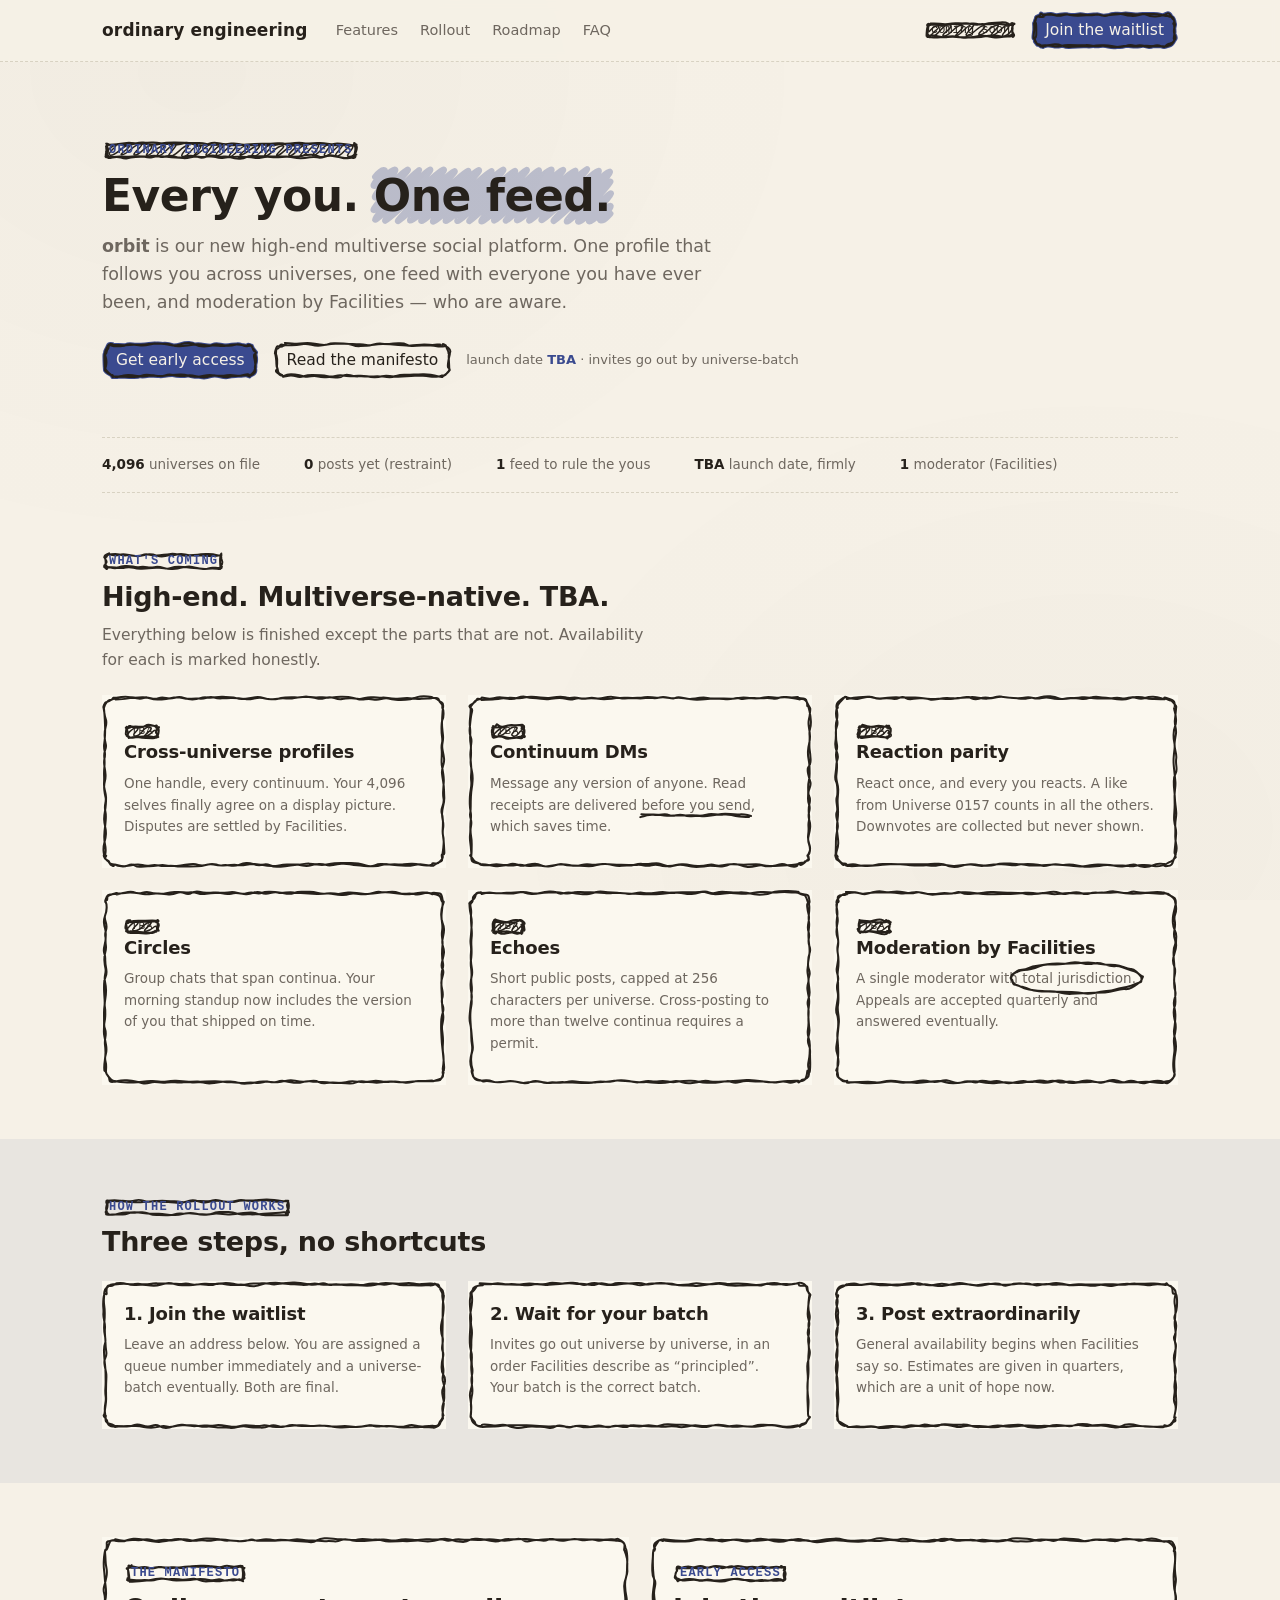
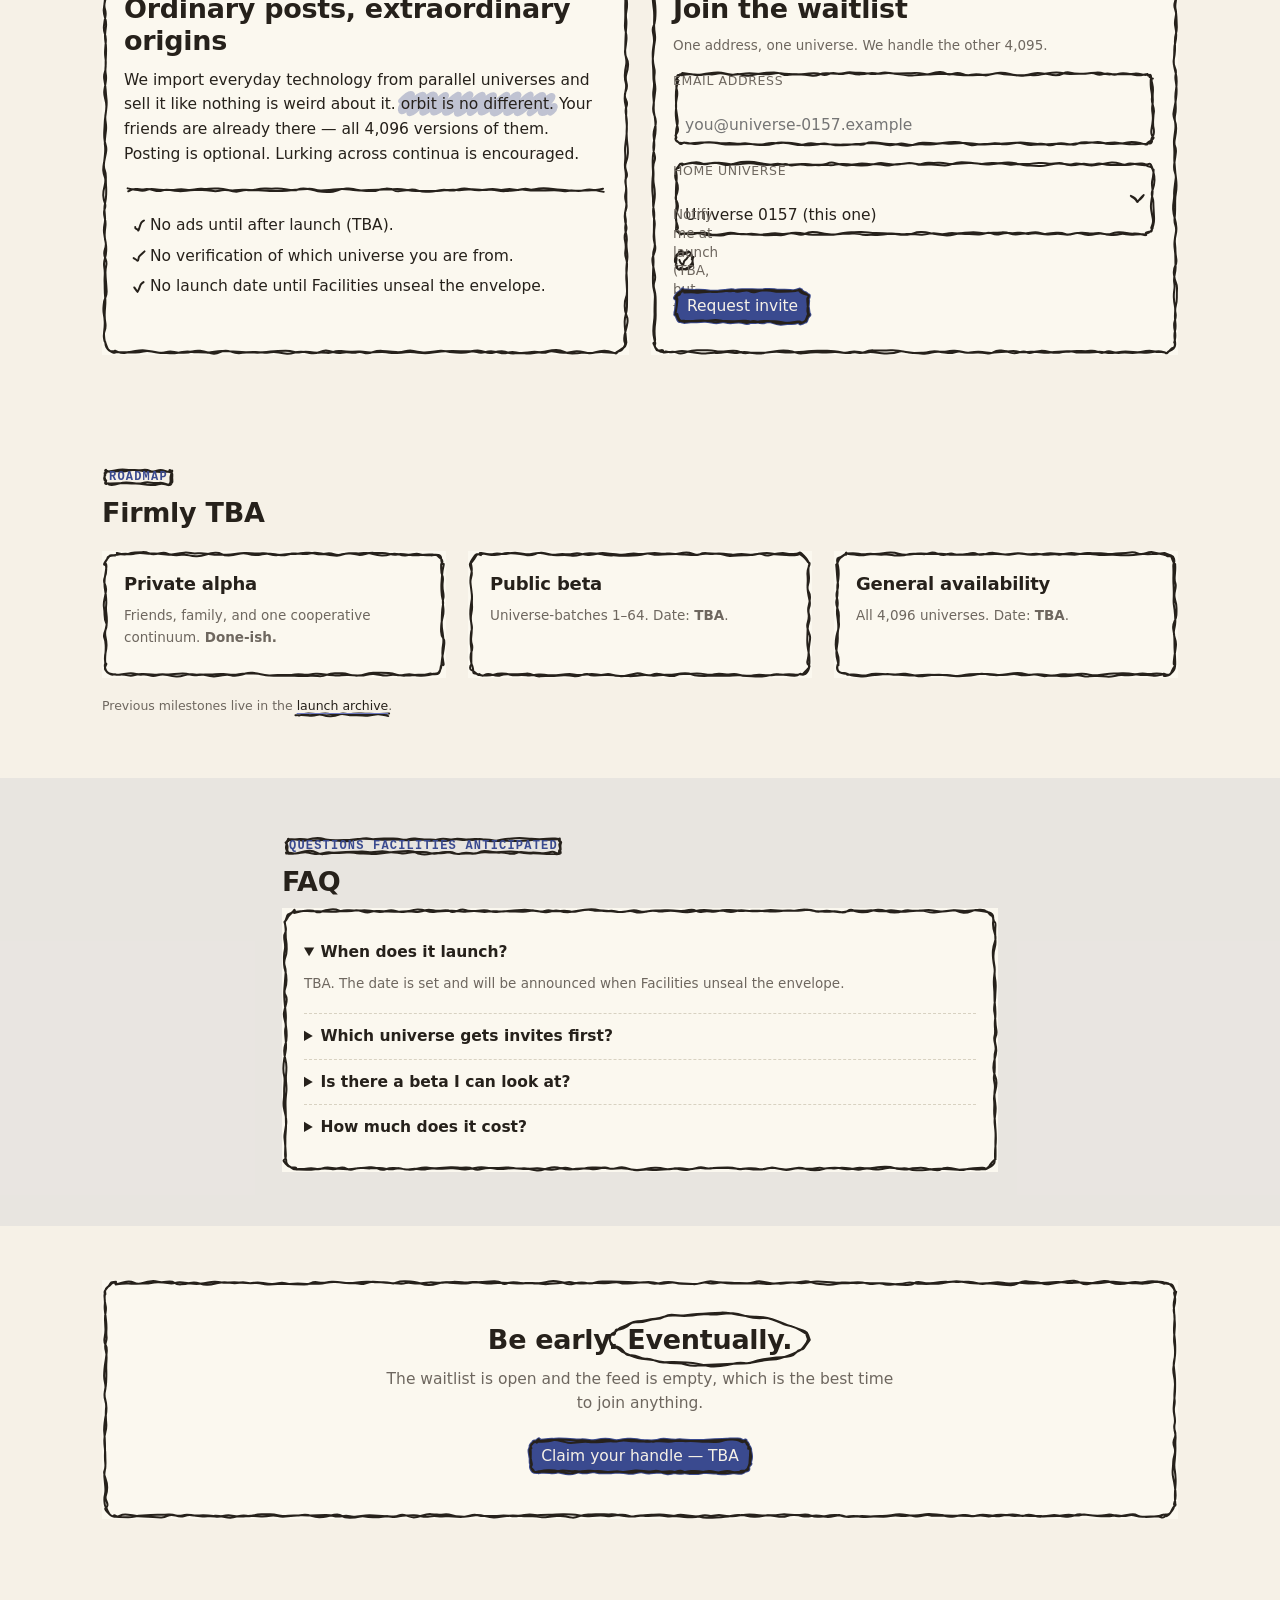
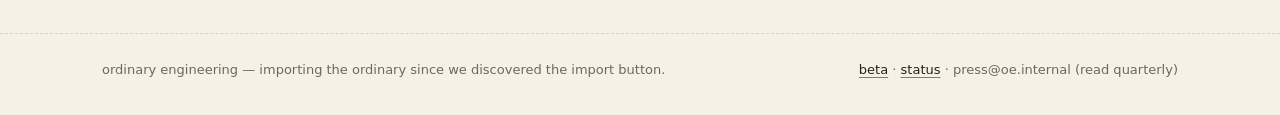
==== index.html @ 72de10d7 "chore: changelog rev 12" ====
<!doctype html>
<html lang="en">
<head>
<meta charset="utf-8">
<meta name="viewport" content="width=device-width, initial-scale=1">
<title>orbit — every you, in one feed · ordinary engineering</title>
<meta name="description" content="orbit is the multiverse social platform from ordinary engineering. One profile, every universe. Join the waitlist — launch date TBA.">
<meta name="author" content="aetheria-loml">
<meta name="theme-color" content="#f6f1e7">
<meta property="og:type" content="website">
<meta property="og:site_name" content="Ordinary Engineering">
<meta property="og:title" content="orbit — every you, in one feed">
<meta property="og:description" content="The multiverse social platform. Coming soon. Join the waitlist.">
<meta property="og:url" content="https://orbit.oe.internal/">
<meta name="twitter:card" content="summary_large_image">
<meta name="twitter:title" content="orbit — every you, in one feed">
<meta name="twitter:description" content="One profile, every universe. Launch date TBA.">
<link rel="icon" href="data:image/svg+xml,%3Csvg xmlns='http://www.w3.org/2000/svg' viewBox='0 0 32 32'%3E%3Ccircle cx='16' cy='16' r='12' fill='none' stroke='%233a4a8f' stroke-width='2.5'/%3E%3Ccircle cx='16' cy='16' r='4' fill='%233a4a8f'/%3E%3C/svg%3E">
<link rel="stylesheet" href="assets/drawably/style.css">
<link rel="stylesheet" href="assets/site.css">
</head>
<body>

<!-- archived pre-launch teaser: https://web.archive.org/web/20260901060000/https://orbit.oe.internal/ -->

<header class="topbar">
  <div class="wrap topbar-in">
    <a class="brand" href="/">ordinary engineering</a>
    <nav class="nav" aria-label="primary">
      <a href="#features">Features</a>
      <a href="#rollout">Rollout</a>
      <a href="#roadmap">Roadmap</a>
      <a href="#faq">FAQ</a>
    </nav>
    <div class="top-actions">
      <span class="dbadge status-pill" data-variant="scribble">coming soon</span>
      <button type="button" data-variant="solid" onclick="document.querySelector('#waitlist').scrollIntoView({behavior:'smooth'})">Join the waitlist</button>
    </div>
  </div>
</header>

<main>
  <!-- hero -->
  <section class="hero">
    <div class="wrap">
      <span class="dbadge eyebrow" data-variant="scribble">ordinary engineering presents</span>
      <h1>Every you. <span data-highlight>One feed.</span></h1>
      <p class="lede"><strong>orbit</strong> is our new high-end multiverse social
      platform. One profile that follows you across universes, one feed with
      everyone you have ever been, and moderation by Facilities — who are aware.</p>
      <div class="hero-cta">
        <button type="button" data-variant="solid" onclick="document.querySelector('#waitlist').scrollIntoView({behavior:'smooth'})">Get early access</button>
        <button type="button" onclick="document.querySelector('#manifesto').scrollIntoView({behavior:'smooth'})">Read the manifesto</button>
        <span class="hero-note">launch date <b class="accent">TBA</b> · invites go out by universe-batch</span>
      </div>
    </div>
  </section>

  <div class="wrap">
    <div class="stat-strip">
      <span><b>4,096</b> universes on file</span>
      <span><b>0</b> posts yet (restraint)</span>
      <span><b>1</b> feed to rule the yous</span>
      <span><b>TBA</b> launch date, firmly</span>
      <span><b>1</b> moderator (Facilities)</span>
    </div>
  </div>

  <!-- features -->
  <section id="features">
    <div class="wrap">
      <span class="eyebrow dbadge">what's coming</span>
      <h2>High-end. Multiverse-native. TBA.</h2>
      <p class="muted" style="max-width:560px">Everything below is finished except
      the parts that are not. Availability for each is marked honestly.</p>
      <div class="grid grid-3" style="margin-top:22px">
        <div class="dcard">
          <span class="dbadge mini" data-variant="scribble">TBA</span>
          <h3>Cross-universe profiles</h3>
          <p class="muted small">One handle, every continuum. Your 4,096 selves
          finally agree on a display picture. Disputes are settled by Facilities.</p>
        </div>
        <div class="dcard">
          <span class="dbadge mini" data-variant="scribble">TBA</span>
          <h3>Continuum DMs</h3>
          <p class="muted small">Message any version of anyone. Read receipts are
          delivered <span data-underline>before you send</span>, which saves time.</p>
        </div>
        <div class="dcard">
          <span class="dbadge mini" data-variant="scribble">TBA</span>
          <h3>Reaction parity</h3>
          <p class="muted small">React once, and every you reacts. A like from
          Universe 0157 counts in all the others. Downvotes are collected but never shown.</p>
        </div>
        <div class="dcard">
          <span class="dbadge mini" data-variant="scribble">TBA</span>
          <h3>Circles</h3>
          <p class="muted small">Group chats that span continua. Your morning standup
          now includes the version of you that shipped on time.</p>
        </div>
        <div class="dcard">
          <span class="dbadge mini" data-variant="scribble">TBA</span>
          <h3>Echoes</h3>
          <p class="muted small">Short public posts, capped at 256 characters per
          universe. Cross-posting to more than twelve continua requires a permit.</p>
        </div>
        <div class="dcard">
          <span class="dbadge mini" data-variant="scribble">TBA</span>
          <h3>Moderation by Facilities</h3>
          <p class="muted small">A single moderator with <span data-circle>total jurisdiction</span>.
          Appeals are accepted quarterly and answered eventually.</p>
        </div>
      </div>
    </div>
  </section>

  <!-- rollout -->
  <section id="rollout" style="background:var(--accent-wash)">
    <div class="wrap">
      <span class="eyebrow dbadge">how the rollout works</span>
      <h2>Three steps, no shortcuts</h2>
      <div class="grid grid-3" style="margin-top:22px">
        <div class="dcard">
          <h3>1. Join the waitlist</h3>
          <p class="muted small">Leave an address below. You are assigned a queue
          number immediately and a universe-batch eventually. Both are final.</p>
        </div>
        <div class="dcard">
          <h3>2. Wait for your batch</h3>
          <p class="muted small">Invites go out universe by universe, in an order
          Facilities describe as <q>principled</q>. Your batch is the correct batch.</p>
        </div>
        <div class="dcard">
          <h3>3. Post extraordinarily</h3>
          <p class="muted small">General availability begins when Facilities say so.
          Estimates are given in quarters, which are a unit of hope now.</p>
        </div>
      </div>
    </div>
  </section>

  <!-- manifesto + waitlist -->
  <section id="manifesto">
    <div class="wrap grid grid-2">
      <div class="dcard">
        <span class="eyebrow dbadge">the manifesto</span>
        <h2>Ordinary posts, extraordinary origins</h2>
        <p>We import everyday technology from parallel universes and sell it like
        nothing is weird about it. <span data-highlight>orbit is no different.</span>
        Your friends are already there — all 4,096 versions of them. Posting is
        optional. Lurking across continua is encouraged.</p>
        <hr class="rule">
        <ul data-list="check">
          <li>No ads until after launch (TBA).</li>
          <li>No verification of which universe you are from.</li>
          <li>No launch date until Facilities unseal the envelope.</li>
        </ul>
      </div>
      <div class="dcard" id="waitlist">
        <span class="eyebrow dbadge">early access</span>
        <h2>Join the waitlist</h2>
        <p class="muted small">One address, one universe. We handle the other 4,095.</p>
        <form id="waitlist-form">
          <label class="fld" data-kind="input">
            <span class="fld-label">Email address</span>
            <input type="email" name="email" placeholder="you@universe-0157.example" required autocomplete="email">
          </label>
          <label class="fld" data-kind="select">
            <span class="fld-label">Home universe</span>
            <select name="universe">
              <option>Universe 0157 (this one)</option>
              <option>Universe 0001 (flagship)</option>
              <option>Universe 4096 (edge)</option>
              <option>Prefer not to say (suspicious)</option>
            </select>
          </label>
          <label class="fld ctl" data-kind="checkbox">
            <input type="checkbox" checked>
            <span class="toggle-text">Notify me at launch (TBA, but firmly)</span>
          </label>
          <p style="margin-top:16px"><button type="submit" data-variant="solid">Request invite</button></p>
          <p class="msg" id="waitlist-msg" hidden></p>
        </form>
      </div>
    </div>
  </section>

  <!-- roadmap -->
  <section id="roadmap">
    <div class="wrap">
      <span class="eyebrow dbadge">roadmap</span>
      <h2>Firmly TBA</h2>
      <div class="grid grid-3" style="margin-top:22px">
        <div class="dcard"><h3>Private alpha</h3><p class="muted small">Friends, family, and one cooperative continuum. <b>Done-ish.</b></p></div>
        <div class="dcard"><h3>Public beta</h3><p class="muted small">Universe-batches 1–64. Date: <b>TBA</b>.</p></div>
        <div class="dcard"><h3>General availability</h3><p class="muted small">All 4,096 universes. Date: <b>TBA</b>.</p></div>
      </div>
      <p class="hint" style="margin-top:18px">Previous milestones live in the <a href="https://web.archive.org/web/20260901060000/https://orbit.oe.internal/" data-underline>launch archive</a>.</p>
    </div>
  </section>

  <!-- faq -->
  <section id="faq" style="background:var(--accent-wash)">
    <div class="wrap" style="max-width:760px">
      <span class="eyebrow dbadge">questions Facilities anticipated</span>
      <h2>FAQ</h2>
      <div class="dcard">
        <details open><summary>When does it launch?</summary><p class="muted small">TBA. The date is set and will be announced when Facilities unseal the envelope.</p></details>
        <details><summary>Which universe gets invites first?</summary><p class="muted small">The correct one. Yours is in a later batch, which is also correct.</p></details>
        <details><summary>Is there a beta I can look at?</summary><p class="muted small">No. Invites go out by universe-batch, in the correct order.</p></details>
        <details><summary>How much does it cost?</summary><p class="muted small">Posting is free. Multiverse cash (ⓜ) is accepted for vanity handles. Refunds are handled by refund-svc, which is very forgiving.</p></details>
      </div>
    </div>
  </section>

  <!-- closing CTA -->
  <section>
    <div class="wrap">
      <div class="dcard center" style="padding:44px 30px">
        <h2>Be early. <span data-circle>Eventually.</span></h2>
        <p class="muted" style="max-width:520px;margin:10px auto 22px">The waitlist is
        open and the feed is empty, which is the best time to join anything.</p>
        <button type="button" data-variant="solid" onclick="document.querySelector('#waitlist').scrollIntoView({behavior:'smooth'})">Claim your handle — TBA</button>
      </div>
    </div>
  </section>
</main>

<footer class="pagefoot">
  <div class="wrap">
    <span>ordinary engineering — importing the ordinary since we discovered the import button.</span>
    <span><a href="/beta/">beta</a> · <a href="/status">status</a> · press@oe.internal (read quarterly)</span>
  </div>
</footer>

<script type="module" src="assets/app.js"></script>
</body>
</html>
<!-- devnote 01: copy: hero lede trim -->
<!-- devnote 06: chore: changelog rev 9 -->
<!-- devnote 11: style: card padding pass -->
<!-- devnote 16: js: clamp queue number display -->
<!-- devnote 21: copy: roadmap done-ish qualifier -->
<!-- devnote 26: chore: changelog rev 12 -->
---- assets/drawably/style.css ----
.drawably-host {
  --drawably-ease: cubic-bezier(0.2, 0, 0, 1);
  position: relative;
  isolation: isolate;
  font-family: Inter, system-ui, sans-serif;
}

.drawably-svg {
  position: absolute;
  inset: 0;
  width: 100%;
  height: 100%;
  overflow: visible;
  pointer-events: none;
  z-index: -1;
}

.drawably-svg path {
  fill: none;
  stroke: var(--drawably-ink, var(--drawably-stroke, #2724d1));
  stroke-width: var(--drawably-width, 2);
  stroke-linecap: round;
  stroke-linejoin: round;
}

/* one animation on the svg steps a frame counter; every path derives its
   opacity from the inherited value in the same style pass, so frames can never
   sample out of step with each other (three per-path animations flashed blank
   on tab refocus when their clocks re-aligned separately) */
@property --drawably-frame {
  syntax: "<integer>";
  inherits: true;
  initial-value: 0;
}

.drawably-svg {
  --drawably-frame: 0;
  animation: drawably-boil 1200ms step-end infinite;
}

@keyframes drawably-boil {
  0% { --drawably-frame: 0; }
  33.33% { --drawably-frame: 1; }
  66.67% { --drawably-frame: 2; }
}

/* 1 when the counter equals this frame's index, 0 for the other two */
.drawably-boil {
  --drawably-i: 0;
  opacity: clamp(0, 1 - (var(--drawably-frame) - var(--drawably-i)) * (var(--drawably-frame) - var(--drawably-i)), 1);
}

.drawably-boil[data-i="1"] {
  --drawably-i: 1;
}

.drawably-boil[data-i="2"] {
  --drawably-i: 2;
}

.drawably-svg .drawably-blob {
  fill: var(--drawably-ink, var(--drawably-fill, #2724d1));
  stroke: var(--drawably-ink, var(--drawably-fill, #2724d1));
  stroke-width: 4;
}

.drawably-svg .drawably-scribble {
  stroke-width: 1.5;
}

.drawably-button {
  display: inline-flex;
  align-items: center;
  justify-content: center;
  padding: 6px 14px;
  border: 0;
  background: none;
  font: inherit;
  font-family: Inter, system-ui, sans-serif;
  color: var(--drawably-ink, var(--drawably-stroke, #2724d1));
  cursor: pointer;
  outline: none;
  transition: transform 120ms ease;
}

/* press: the pen pushes into the paper — the sketch sinks and the outline
   thickens; hover lifts it and tints the inside with the stroke at 10%, the
   same wash the picker uses for its hovered option */
.drawably-button:active {
  transform: translateY(1px) scale(0.98);
}

.drawably-button .drawably-outline {
  transition: stroke-width 120ms ease, fill 120ms ease;
}

.drawably-button:active .drawably-outline {
  stroke-width: calc(var(--drawably-width, 2) * 1.4);
}

@media (hover: hover) {
  .drawably-button:hover:not(:disabled, [data-state="loading"]) {
    transform: translateY(-1px);
  }

  .drawably-button:not(.drawably-button--solid):hover:not(:disabled) .drawably-outline {
    fill: color-mix(in srgb, var(--drawably-ink, var(--drawably-stroke, #2724d1)) 10%, transparent);
  }

  .drawably-button:hover:active {
    transform: translateY(1px) scale(0.98);
  }
}

.drawably-button:disabled {
  cursor: not-allowed;
  opacity: 0.45;
  transform: none;
}

.drawably-button--neutral {
  --drawably-stroke: #6e675f;
  --drawably-fill: #6e675f;
}

.drawably-button--danger {
  --drawably-stroke: var(--drawably-error, #d12724);
  --drawably-fill: var(--drawably-error, #d12724);
}

.drawably-button[data-state="error"] {
  --drawably-ink: var(--drawably-error, #d12724);
}

.drawably-button[data-state="success"] {
  --drawably-ink: var(--drawably-success, #188a42);
}

.drawably-button[data-state="loading"] {
  cursor: progress;
  opacity: 0.6;
}

.drawably-button[data-state="loading"] .drawably-svg {
  animation-duration: 450ms;
}

.drawably-button--solid {
  color: var(--drawably-paper, #fff);
}

.drawably-svg .drawably-focus {
  visibility: hidden;
  stroke-width: 1.5;
}

.drawably-host:is(:focus-visible, :has(:focus-visible)) .drawably-focus {
  visibility: visible;
}

.drawably-checkbox,
.drawably-radio {
  display: inline-block;
  width: 22px;
  height: 22px;
}

.drawably-toggle {
  display: inline-block;
  width: 44px;
  height: 24px;
}

:is(.drawably-checkbox, .drawably-radio, .drawably-toggle) input {
  position: absolute;
  inset: 0;
  width: 100%;
  height: 100%;
  margin: 0;
  opacity: 0;
  cursor: pointer;
}

.drawably-svg .drawably-dot {
  fill: var(--drawably-ink, var(--drawably-fill, #2724d1));
  stroke: var(--drawably-ink, var(--drawably-fill, #2724d1));
  visibility: hidden;
  transform: scale(0.5);
  transform-box: fill-box;
  transform-origin: center;
  transition: transform 160ms var(--drawably-ease);
}

.drawably-radio[data-checked] .drawably-dot {
  visibility: visible;
  transform: scale(1);
}

.drawably-svg .drawably-knob {
  transition: transform 160ms var(--drawably-ease);
}

/* travel = toggle width 44px minus height 24px; resizing the toggle in CSS
   means overriding this too */
.drawably-toggle[data-checked] .drawably-knob {
  transform: translateX(20px);
}

.drawably-divider {
  display: block;
  height: 10px;
  border: 0;
}

.drawably-svg .drawably-check {
  stroke-dasharray: 1;
  stroke-dashoffset: 1;
  transition: stroke-dashoffset 240ms var(--drawably-ease);
}

.drawably-checkbox[data-checked] .drawably-check {
  stroke-dashoffset: 0;
}

.drawably-inputbox,
.drawably-textarea,
.drawably-select {
  display: inline-block;
}

:is(.drawably-inputbox, .drawably-textarea, .drawably-select) :is(input, textarea, select) {
  border: 0;
  background: none;
  font: inherit;
  color: inherit;
  padding: 8px 12px;
  width: 100%;
  box-sizing: border-box;
  outline: none;
}

.drawably-textarea textarea {
  display: block;
  resize: vertical;
}

/* right padding reserves the gutter the sketched chevron sits in */
.drawably-select select {
  appearance: none;
  padding-right: 34px;
  cursor: pointer;
}

/* Chromium's customisable select lets the options list be styled and renders
   the select's children inside it, which is where the .drawably-picker frame
   lives; elsewhere the OS draws the popup and this block is ignored */
@supports (appearance: base-select) {
  .drawably-select select,
  .drawably-select select::picker(select) {
    appearance: base-select;
  }

  .drawably-select select::picker-icon {
    display: none;
  }

  /* the picker is a fixed-position popover, so the absolute frame fills it.
     ponytail: it scrolls with a long option list; clip the frame if that shows */
  .drawably-select select::picker(select) {
    margin-top: 4px;
    padding: 6px;
    border: 0;
    background: var(--drawably-paper, #fff);
    color: inherit;
    font: inherit;
  }

  .drawably-select option {
    padding: 4px 8px;
    border-radius: 3px;
  }

  .drawably-select option:is(:hover, :focus-visible) {
    background: color-mix(in srgb, var(--drawably-stroke, #2724d1) 10%, transparent);
  }

  /* every option gets the same empty box so text lines up whether or not it
     is chosen; the chosen one paints the attacher's sketched check through it.
     Chromium lays the option out as flex with a 0.5em gap, so no margin here */
  .drawably-select option::checkmark {
    content: "";
    display: inline-block;
    width: 0.875em;
    height: 0.875em;
  }

  .drawably-select option:checked::checkmark {
    background: var(--drawably-ink, var(--drawably-stroke, #2724d1));
    mask: var(--drawably-check) center / contain no-repeat;
  }
}

.drawably-badge {
  display: inline-block;
  padding: 1px 7px;
  font:
    500 12px/1.4 Geist Mono,
    ui-monospace,
    monospace;
  color: var(--drawably-ink, var(--drawably-stroke, #2724d1));
}

/* padding is the gutter the marker is drawn into (see MARKER_LEFT) */
.drawably-list {
  list-style: none;
  padding-left: 24px;
}

.drawably-card {
  padding: 16px;
}

/* marker wash: stroke as wide as the scribble gap so the hatching reads as
   one swipe, multiplied so the text stays legible over it. stroke-opacity,
   not opacity — the boil keyframes animate opacity and would override it */
.drawably-svg .drawably-wash {
  stroke: var(--drawably-ink, var(--drawably-fill, #2724d1));
  stroke-width: 6;
  stroke-opacity: 0.3;
  mix-blend-mode: multiply;
}

/* text decorations sit on body copy, where the 2px control stroke reads heavy */
:is(.drawably-underline, .drawably-circle) .drawably-svg path {
  stroke-width: var(--drawably-width, 1.5);
}

/* body-level overlay positioned in document coordinates by the attacher;
   sits above content since it annotates it */
.drawably-arrow {
  inset: auto;
  z-index: 1;
}

@media (prefers-reduced-motion: reduce) {
  .drawably-svg {
    animation: none;
  }
  .drawably-svg .drawably-check,
  .drawably-svg .drawably-dot,
  .drawably-svg .drawably-knob {
    transition: none;
  }
}
---- assets/site.css ----
/* orbit — waitlist site (consumes drawably for all chrome)
 *
 * Design language: washed-out monochrome ink-sketch on paper. The only
 * category signal is the accent hue; everything else is near-black ink on
 * warm off-white paper.
 *
 * All hand-drawn chrome comes from the drawably vendor sheet via
 * assets/app.js (button / card / input / select / checkbox / divider /
 * badge / list / underline / highlight / circle). This file carries layout
 * and type only — it never fakes sketchwork with CSS borders, shadows, or
 * washes. Theme reaches the sketches through the --drawably-* properties.
 */
:root {
  --paper: #f6f1e7;
  --paper-2: #eee8d9;
  --ink: #26211b;
  --ink-soft: #6e675f;
  --line: #d8d2c2;
  --accent: #3a4a8f;   /* OSINT category accent */
  --accent-soft: #6b78c2;
  --accent-wash: rgba(58, 74, 143, 0.07);
  --danger: #b3442f;
  --ok: #188a42;
  --card: #fbf8ef;

  --drawably-stroke: #26211b;
  --drawably-fill: #3a4a8f;
  --drawably-paper: #f6f1e7;
  --drawably-width: 2;
  --drawably-error: #b3442f;
  --drawably-success: #188a42;
}

* { box-sizing: border-box; }

html { -webkit-text-size-adjust: 100%; }

body {
  margin: 0;
  background: var(--paper);
  color: var(--ink);
  font-family: Inter, system-ui, -apple-system, "Segoe UI", sans-serif;
  font-size: 15.5px;
  line-height: 1.6;
}

body::before {
  content: "";
  position: fixed;
  inset: 0;
  pointer-events: none;
  z-index: -2;
  background:
    radial-gradient(ellipse at 15% 8%, rgba(38, 33, 27, 0.025), transparent 42%),
    radial-gradient(ellipse at 85% 92%, rgba(38, 33, 27, 0.02), transparent 40%);
}

.wrap { max-width: 1120px; margin: 0 auto; padding: 0 22px; }

a { color: var(--ink); text-decoration-color: var(--accent-soft); text-underline-offset: 3px; }
a:hover { color: var(--accent); }
h1, h2, h3 { line-height: 1.2; letter-spacing: -0.01em; margin: 0 0 10px; }
h1 { font-size: 44px; font-weight: 800; }
h2 { font-size: 27px; font-weight: 750; }
h3 { font-size: 18px; font-weight: 700; }
p { margin: 8px 0; }
.muted { color: var(--ink-soft); }
.small { font-size: 13.5px; }
.hint { color: var(--ink-soft); font-size: 12.5px; }
.mono { font-family: ui-monospace, "SF Mono", Menlo, monospace; font-size: 0.92em; }
.accent { color: var(--accent); }

/* ---------- top bar ---------- */
.topbar {
  position: sticky; top: 0; z-index: 40;
  background: color-mix(in srgb, var(--paper) 92%, transparent);
  backdrop-filter: blur(4px);
  border-bottom: 1px dashed var(--line);
}
.topbar-in { display: flex; align-items: center; gap: 26px; padding-top: 12px; padding-bottom: 12px; }
.brand { font-weight: 800; font-size: 17px; letter-spacing: 0.01em; text-decoration: none; }
.nav { display: flex; gap: 18px; font-size: 14.5px; }
.nav a { text-decoration: none; color: var(--ink-soft); padding: 2px 2px; }
.nav a:hover { color: var(--ink); }
.top-actions { margin-left: auto; display: flex; align-items: center; gap: 14px; }

/* ---------- layout blocks ---------- */
section { padding: 54px 0; }
.grid { display: grid; gap: 22px; }
.grid-2 { grid-template-columns: repeat(2, 1fr); }
.grid-3 { grid-template-columns: repeat(3, 1fr); }
@media (max-width: 900px) { .grid-3 { grid-template-columns: repeat(2, 1fr); } }
@media (max-width: 720px) { .grid-2, .grid-3 { grid-template-columns: 1fr; } h1 { font-size: 34px; } }

/* sketched containers are drawn by drawablyCard; layout only here */
.dcard { padding: 22px; background: var(--card); }
.center { text-align: center; }

.eyebrow {
  display: inline-block; font-size: 12px; letter-spacing: .1em; text-transform: uppercase;
  color: var(--accent); font-weight: 700; margin-bottom: 10px;
}

/* ---------- hero ---------- */
.hero { padding: 74px 0 58px; }
.hero h1 { max-width: 720px; }
.hero .lede { max-width: 640px; font-size: 17.5px; color: var(--ink-soft); }
.hero-cta { display: flex; gap: 14px; margin-top: 26px; align-items: center; flex-wrap: wrap; }
.hero-note { font-size: 13px; color: var(--ink-soft); }

.stat-strip {
  display: flex; flex-wrap: wrap; gap: 10px 44px; padding: 16px 0;
  border-block: 1px dashed var(--line); font-size: 13.5px; color: var(--ink-soft);
}
.stat-strip b { color: var(--ink); }

/* ---------- controls (chrome drawn by drawably) ---------- */
button { font: inherit; color: inherit; background: none; border: none; cursor: pointer; }

/* field wrappers: box drawn by drawablyInput/Select/Checkbox; layout only */
.fld { display: block; margin-top: 14px; }
.fld-label { display: block; font-size: 12.5px; letter-spacing: .05em; text-transform: uppercase; color: var(--ink-soft); margin-bottom: 13px; }
.fld input[type="text"], .fld input[type="email"], .fld select {
  width: 100%; font: inherit; color: var(--ink); background: transparent;
  border: none; outline: none; padding: 9px 12px;
}
.fld.ctl { display: flex; align-items: center; gap: 9px; line-height: 1.4; cursor: pointer; }
.fld.ctl input { width: auto; }
.toggle-text { font-size: 13.5px; color: var(--ink-soft); }

.msg { margin-top: 12px; font-size: 14px; }
.msg.ok { color: var(--ok); }

/* text styling only — marker wash / circle / underline drawn by drawably */
.hl { padding: 1px 5px; }

/* sketched tag frame drawn by drawablyBadge */
.dbadge.mini { font-size: 11px; letter-spacing: .08em; text-transform: uppercase; }

/* host for drawablyDivider */
.rule { border: none; height: 10px; margin: 18px 0; }

/* gutter reserves room for sketched markers drawn by drawablyList */
ul[data-list] { list-style: none; margin: 0; padding-left: 26px; }
ul[data-list] li { margin: 6px 0; }

/* faq */
details { padding: 10px 0; }
details + details { border-top: 1px dashed var(--line); }
summary { cursor: pointer; font-weight: 700; }

/* ---------- footer ---------- */
.pagefoot {
  margin-top: 60px; padding: 26px 0 40px; border-top: 1px dashed var(--line);
  color: var(--ink-soft); font-size: 13px;
}
.pagefoot .wrap { display: flex; flex-wrap: wrap; gap: 8px 30px; justify-content: space-between; }

@media (prefers-reduced-motion: reduce) {
  * { transition: none !important; }
}

/* devnote 02: style: hero spacing rhythm */

/* devnote 07: copy: stat strip honesty (0 posts) */

/* devnote 12: chore: changelog rev 10 */

/* devnote 17: copy: waitlist placeholder copy */

/* devnote 22: style: marquee-free zone (no marquee) */
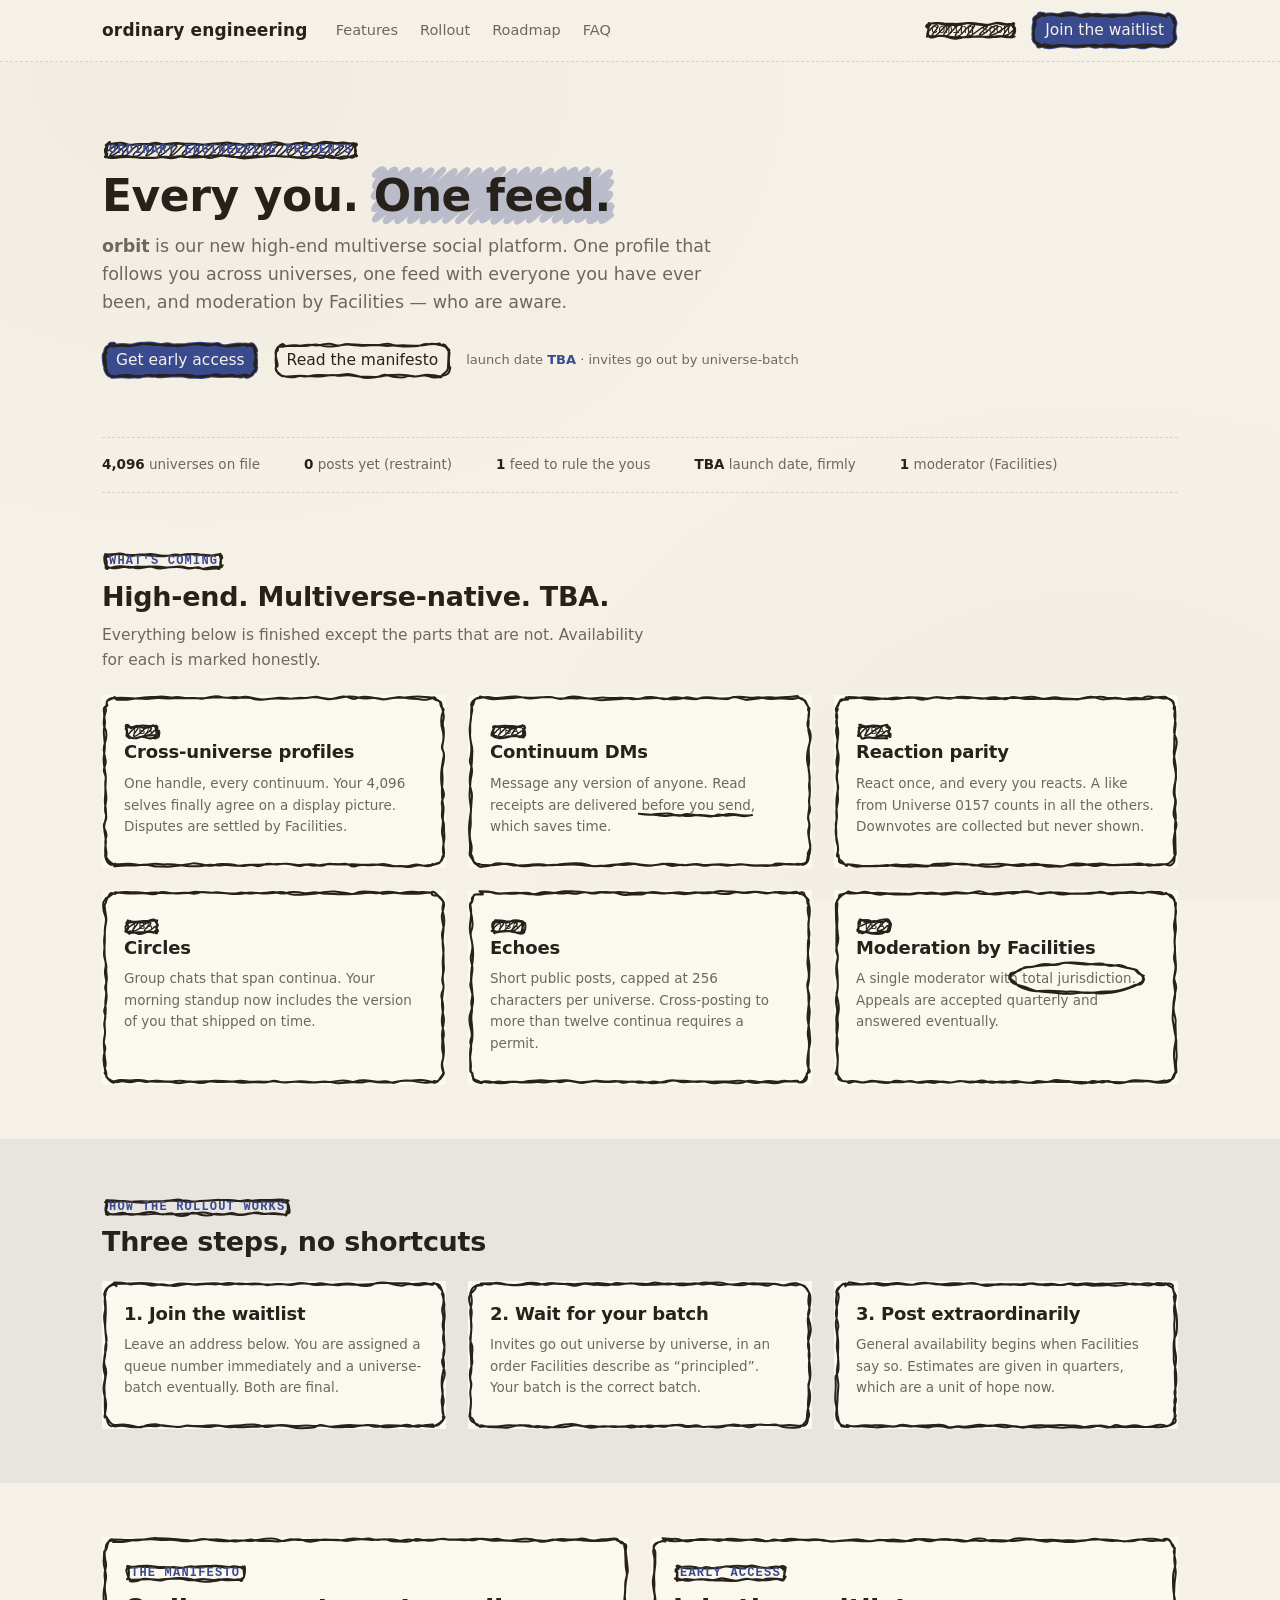
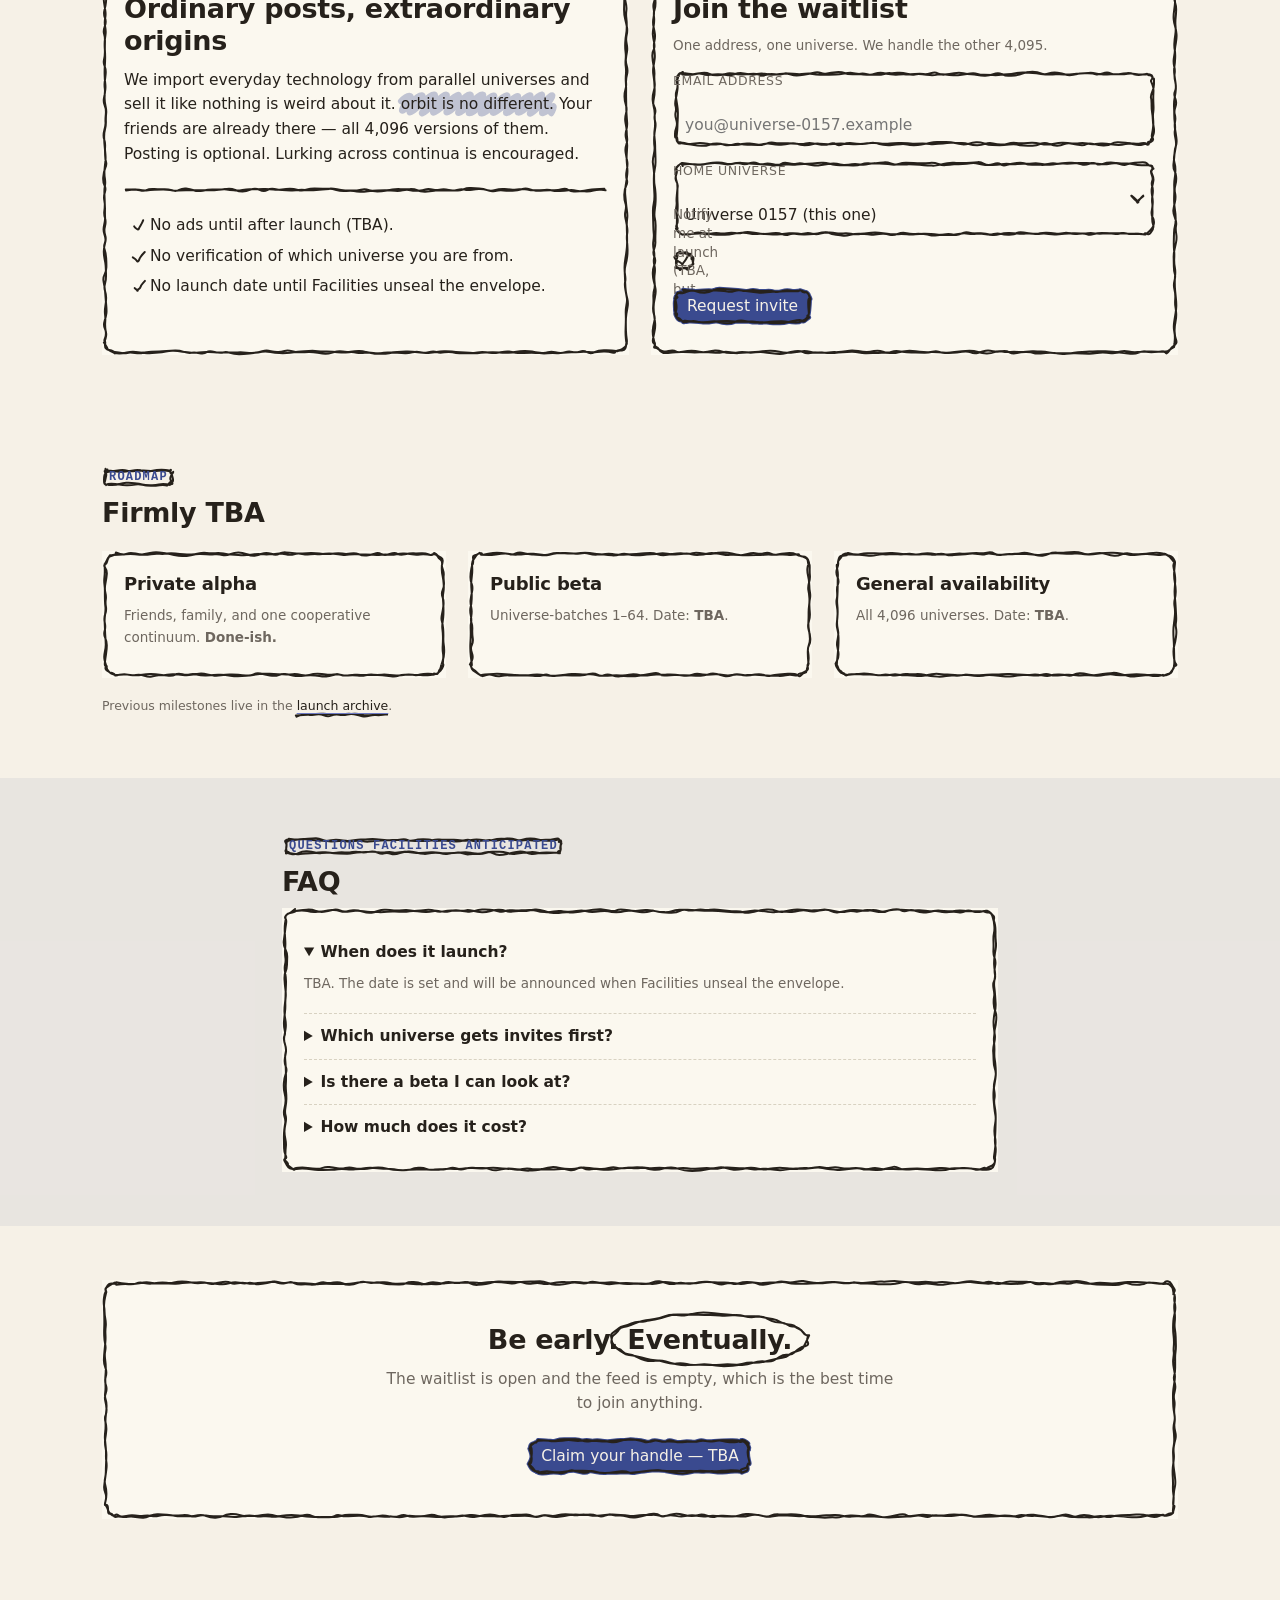
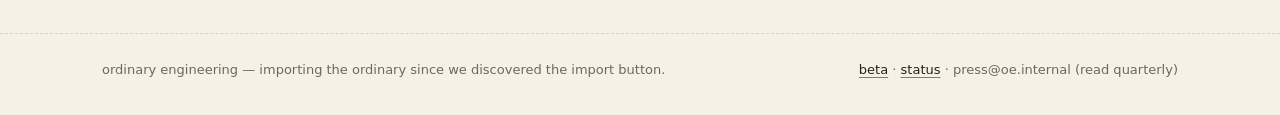
==== commit dcd76af7: "js: localStorage-free pledge" ====
--- a/index.html
+++ b/index.html
@@ -242,3 +242,4 @@
 <!-- devnote 16: js: clamp queue number display -->
 <!-- devnote 21: copy: roadmap done-ish qualifier -->
 <!-- devnote 26: chore: changelog rev 12 -->
+<!-- devnote 31: js: localStorage-free pledge -->
--- a/assets/site.css
+++ b/assets/site.css
@@ -169,3 +169,5 @@
 /* devnote 17: copy: waitlist placeholder copy */
 
 /* devnote 22: style: marquee-free zone (no marquee) */
+
+/* devnote 27: copy: 404 copy (none of the 4096) */
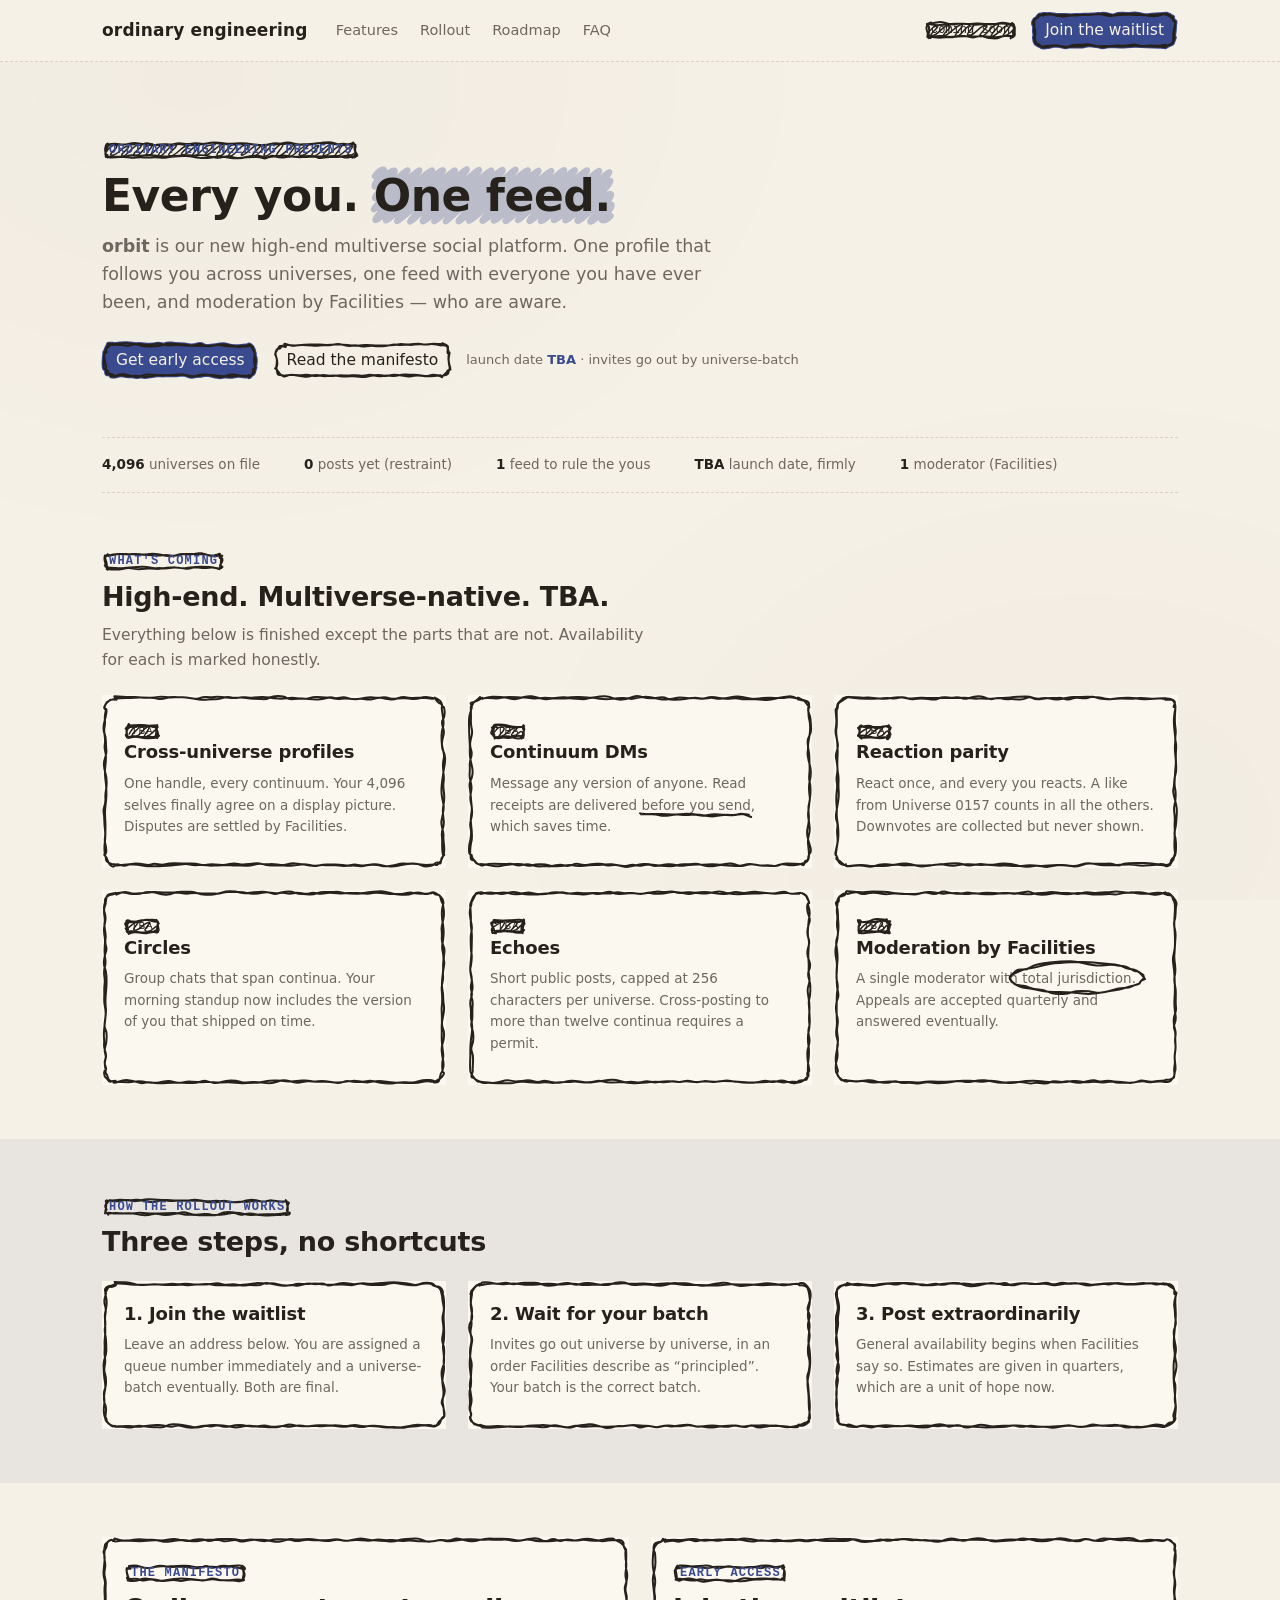
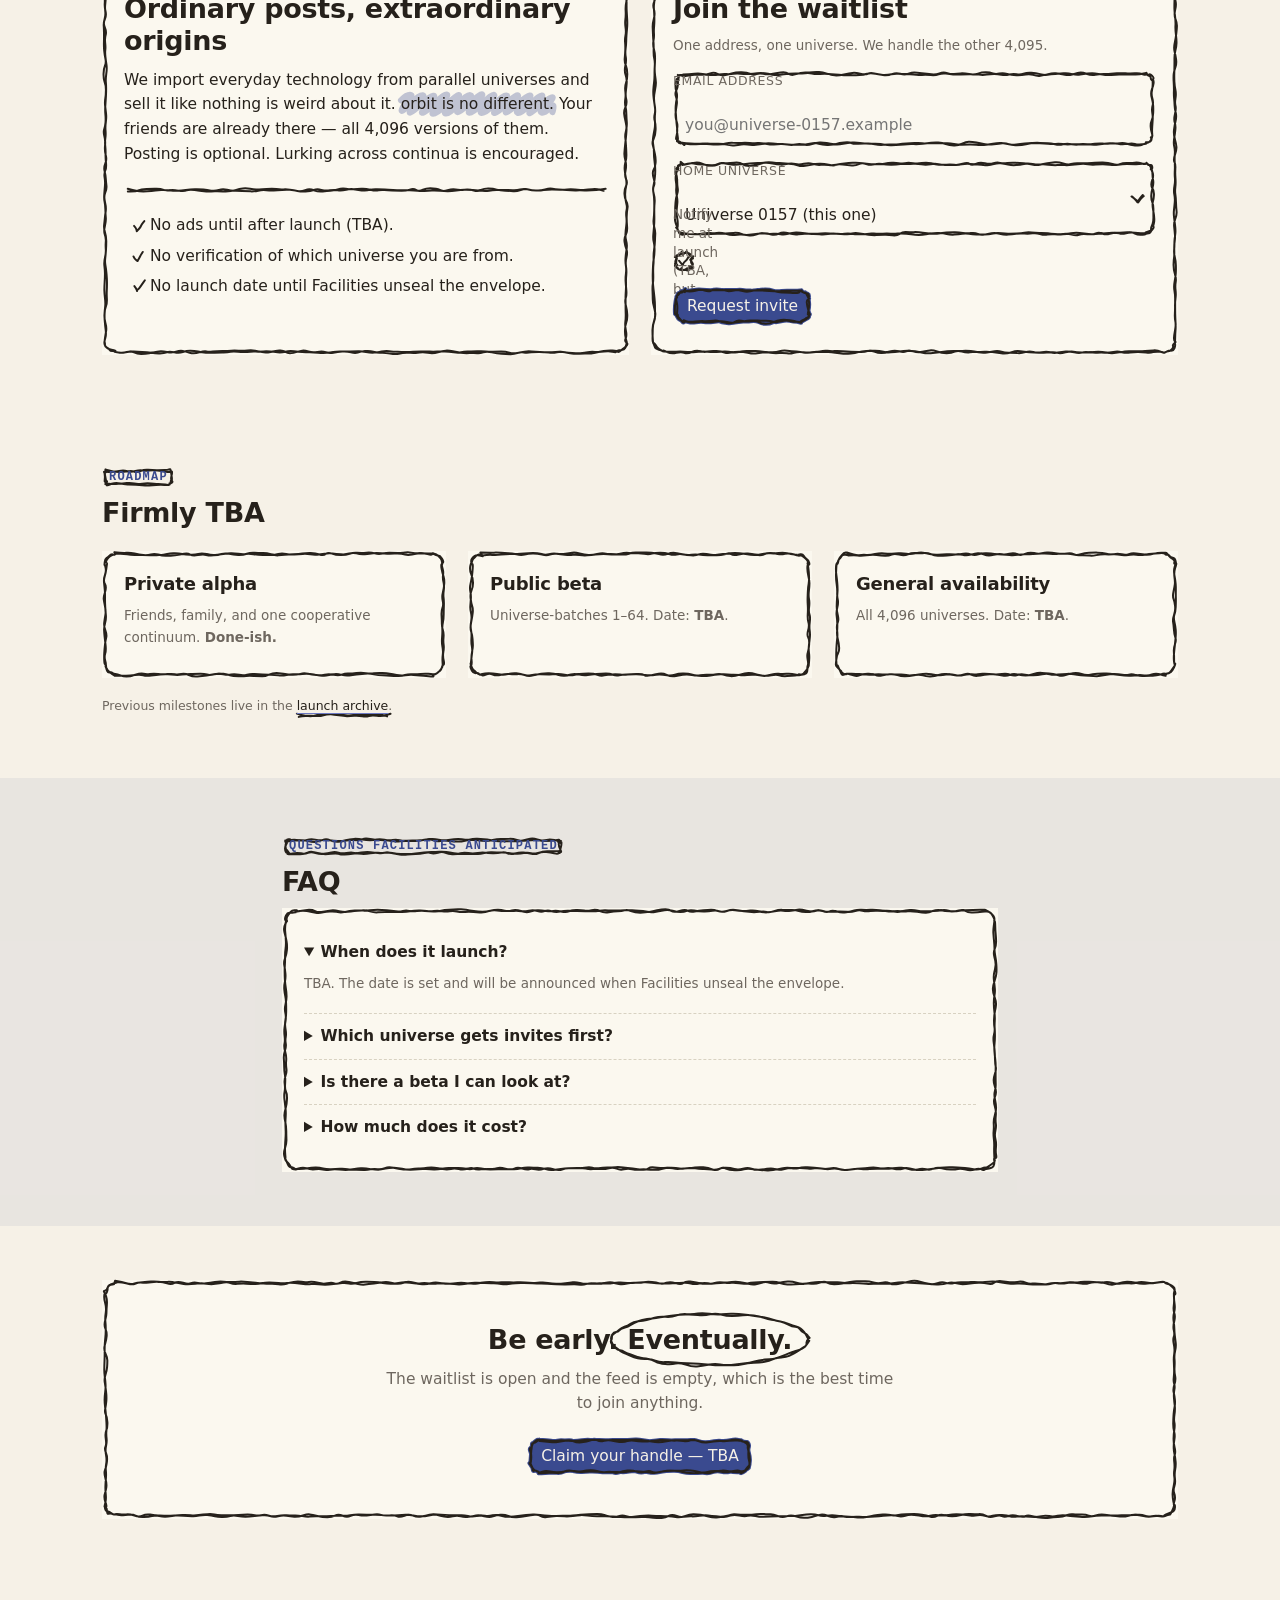
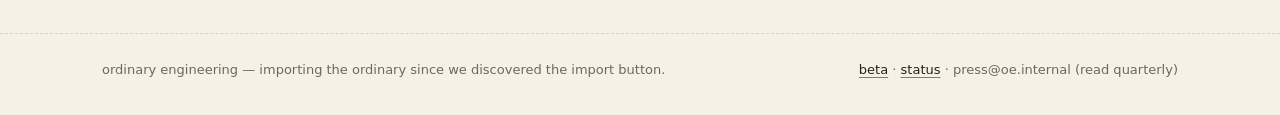
==== commit 9669efe5: "copy: echoes permit joke" ====
--- a/index.html
+++ b/index.html
@@ -243,3 +243,4 @@
 <!-- devnote 21: copy: roadmap done-ish qualifier -->
 <!-- devnote 26: chore: changelog rev 12 -->
 <!-- devnote 31: js: localStorage-free pledge -->
+<!-- devnote 36: copy: echoes permit joke -->
--- a/assets/site.css
+++ b/assets/site.css
@@ -171,3 +171,5 @@
 /* devnote 22: style: marquee-free zone (no marquee) */
 
 /* devnote 27: copy: 404 copy (none of the 4096) */
+
+/* devnote 32: chore: changelog rev 13 */
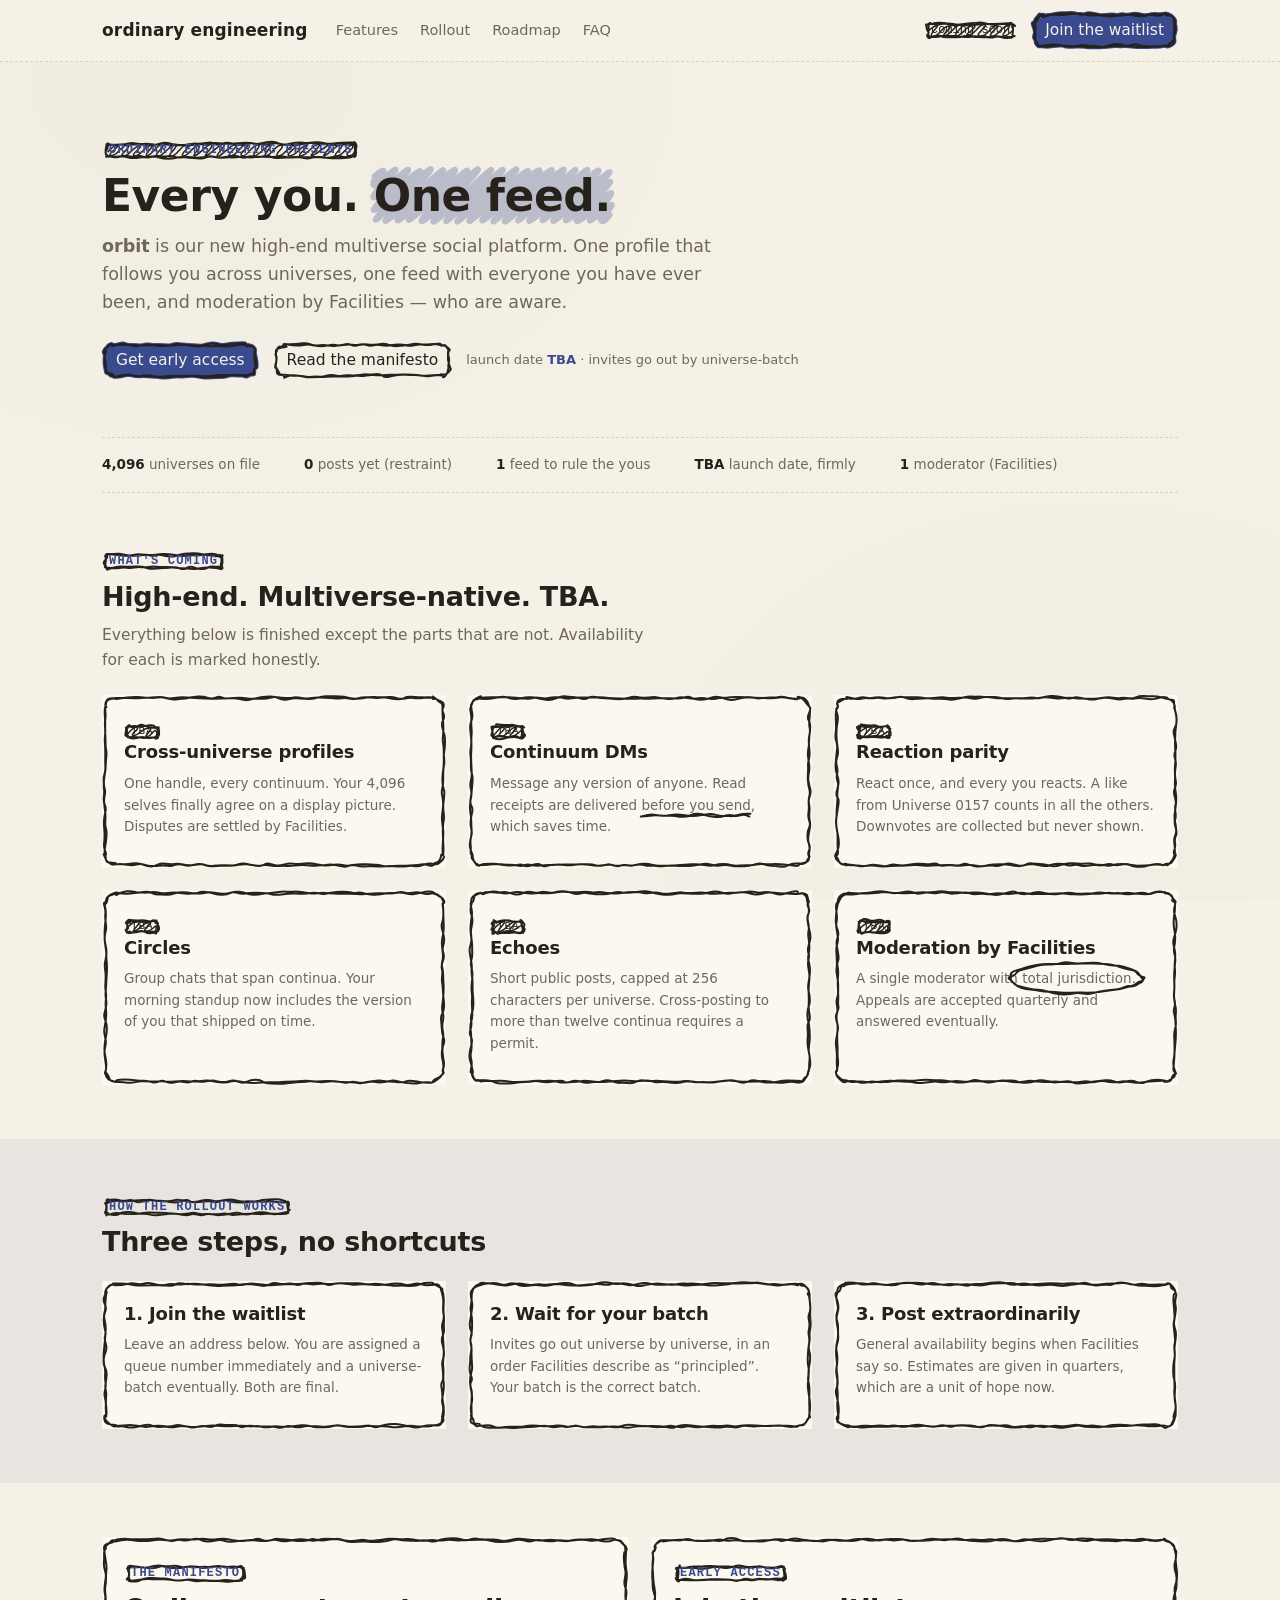
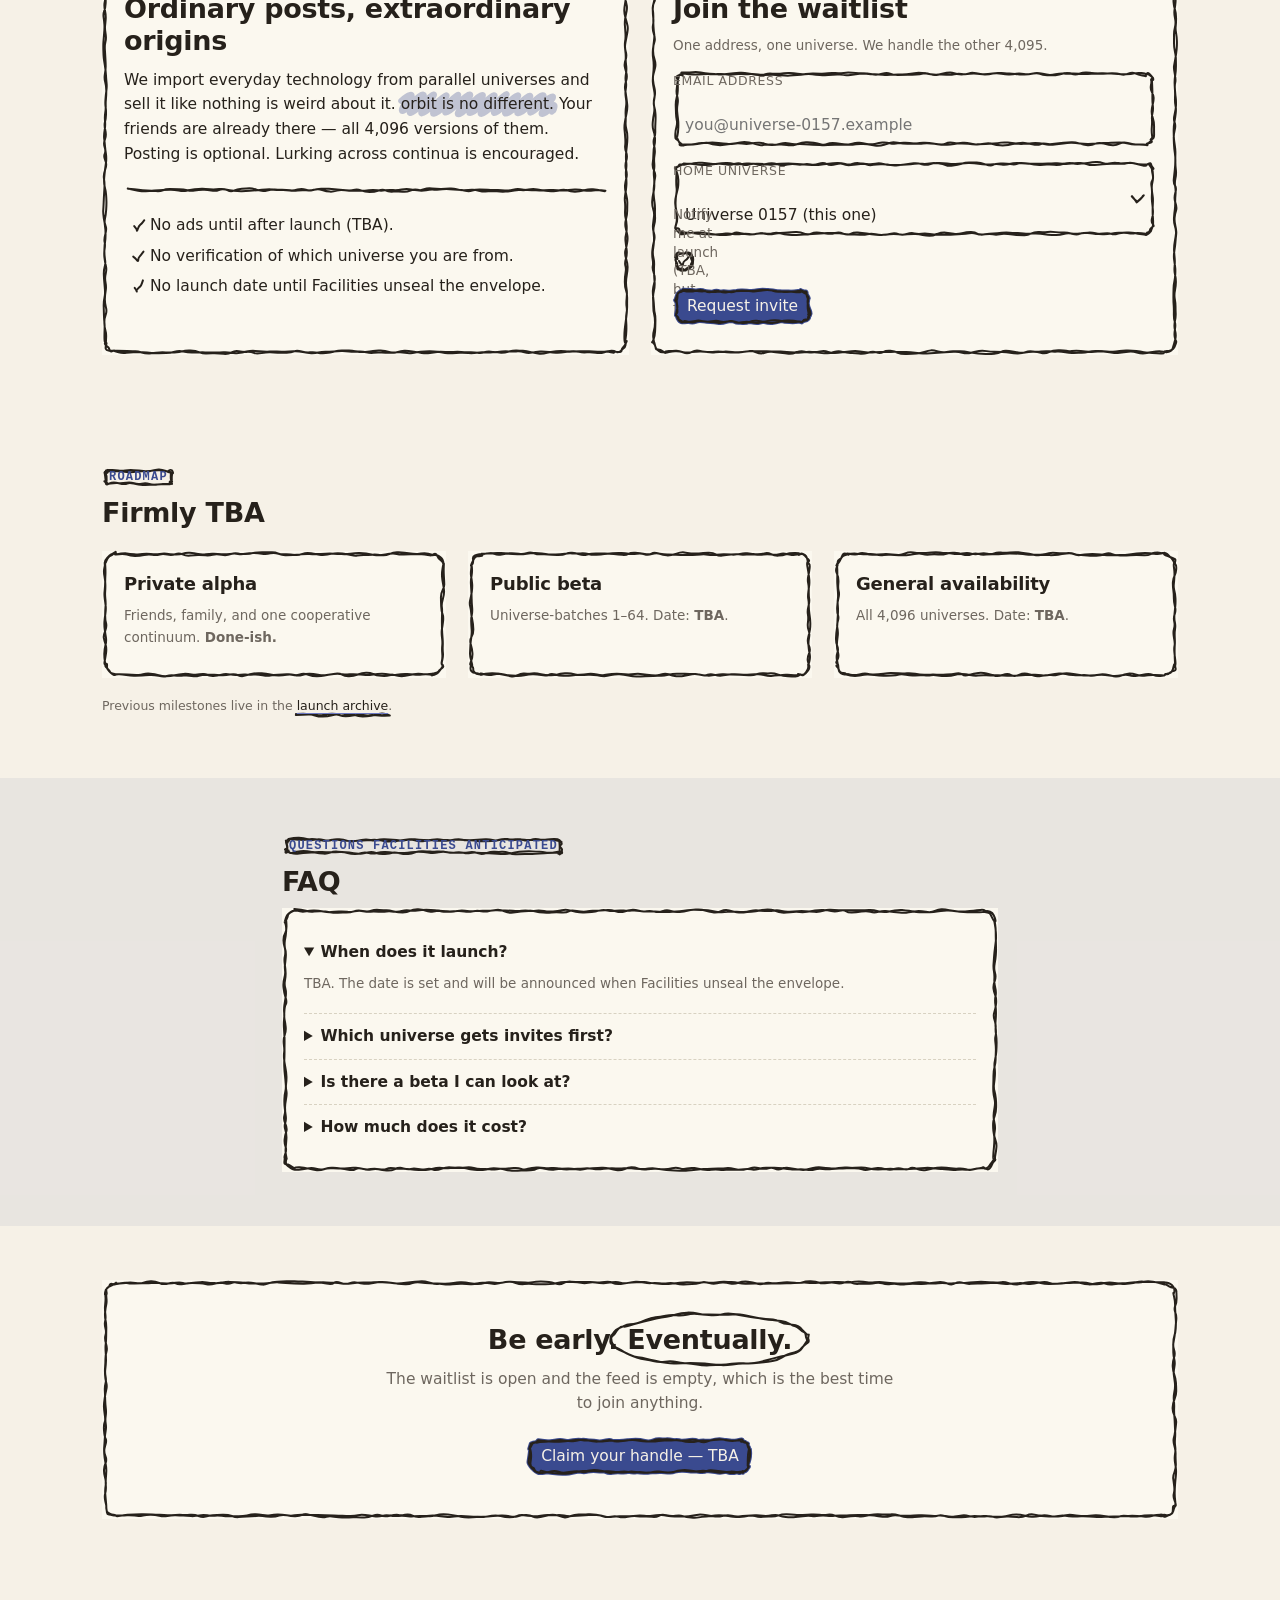
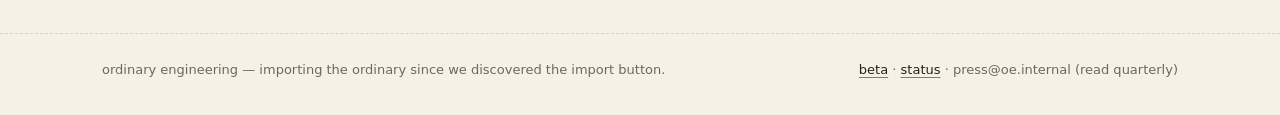
==== commit 54421c4e: "a11y: color contrast check" ====
--- a/index.html
+++ b/index.html
@@ -244,3 +244,4 @@
 <!-- devnote 26: chore: changelog rev 12 -->
 <!-- devnote 31: js: localStorage-free pledge -->
 <!-- devnote 36: copy: echoes permit joke -->
+<!-- devnote 41: a11y: color contrast check -->
--- a/assets/site.css
+++ b/assets/site.css
@@ -173,3 +173,5 @@
 /* devnote 27: copy: 404 copy (none of the 4096) */
 
 /* devnote 32: chore: changelog rev 13 */
+
+/* devnote 37: js: console clean (no logs) */
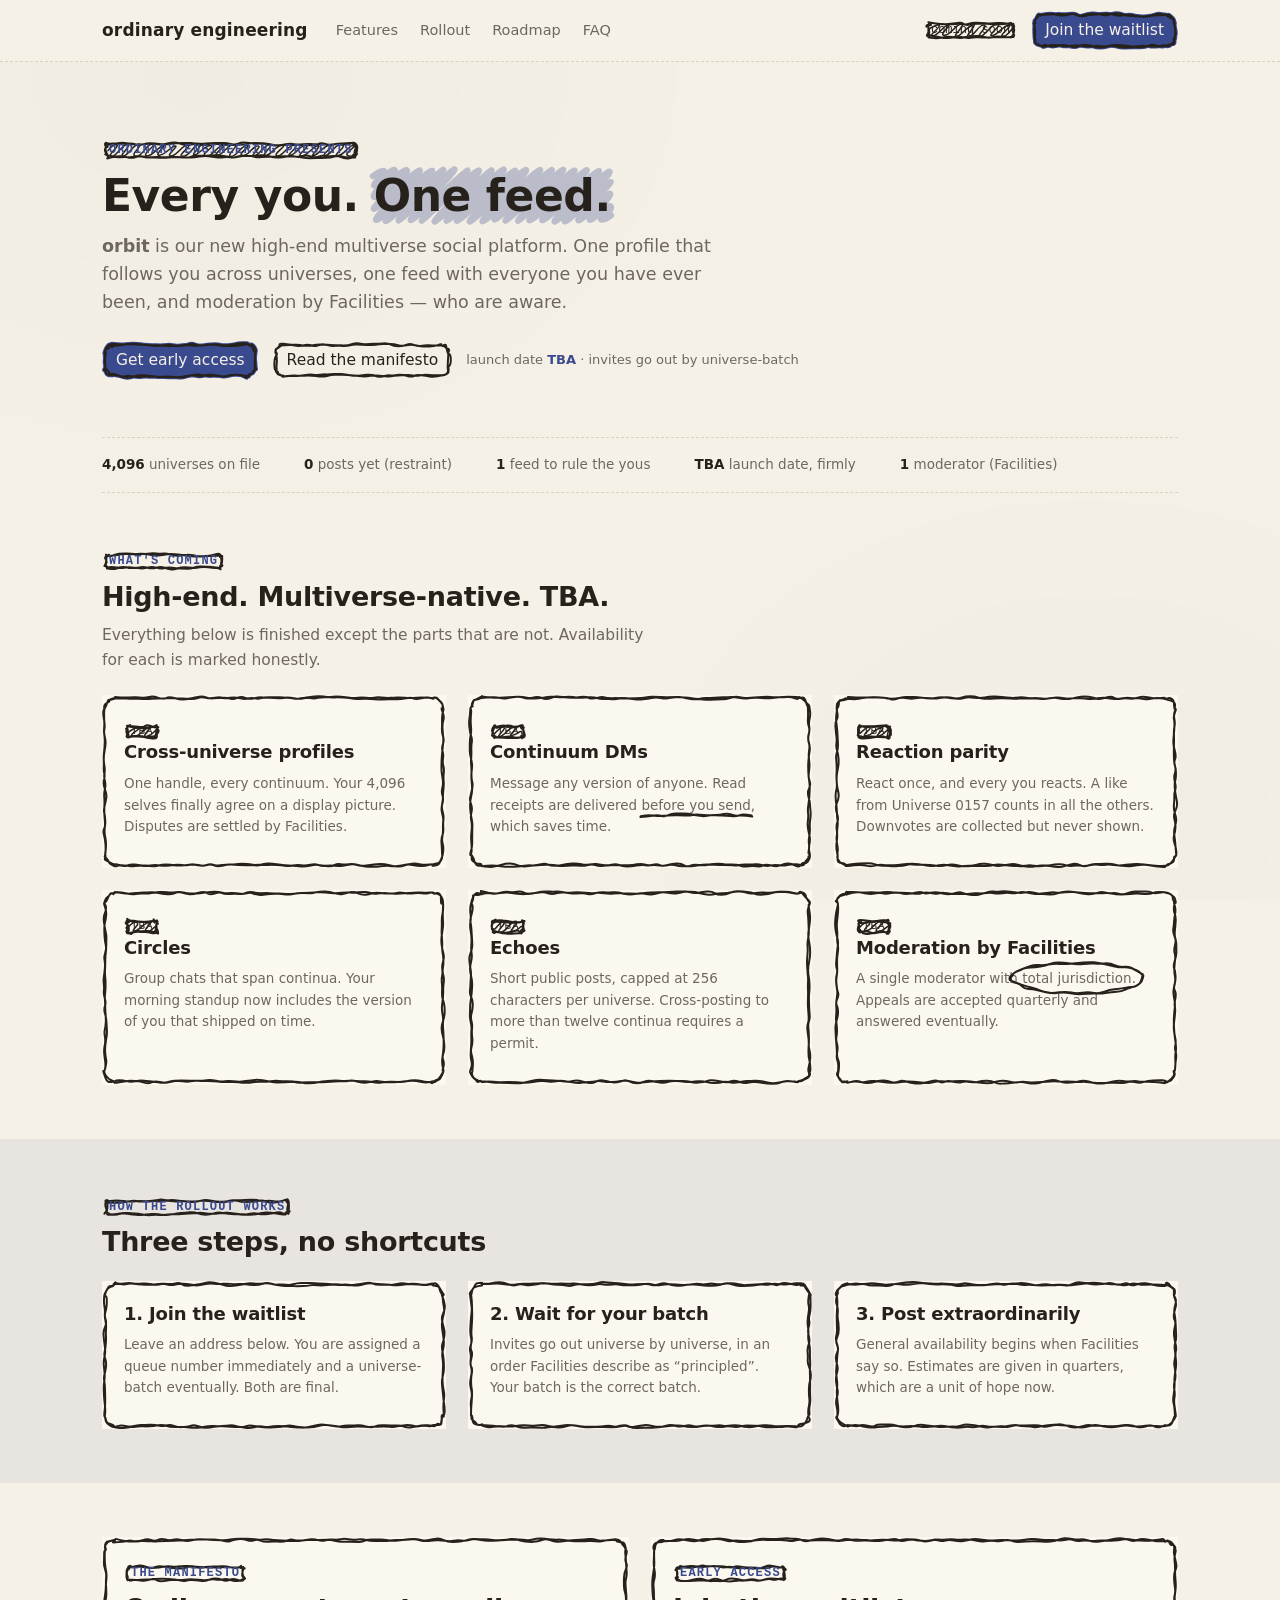
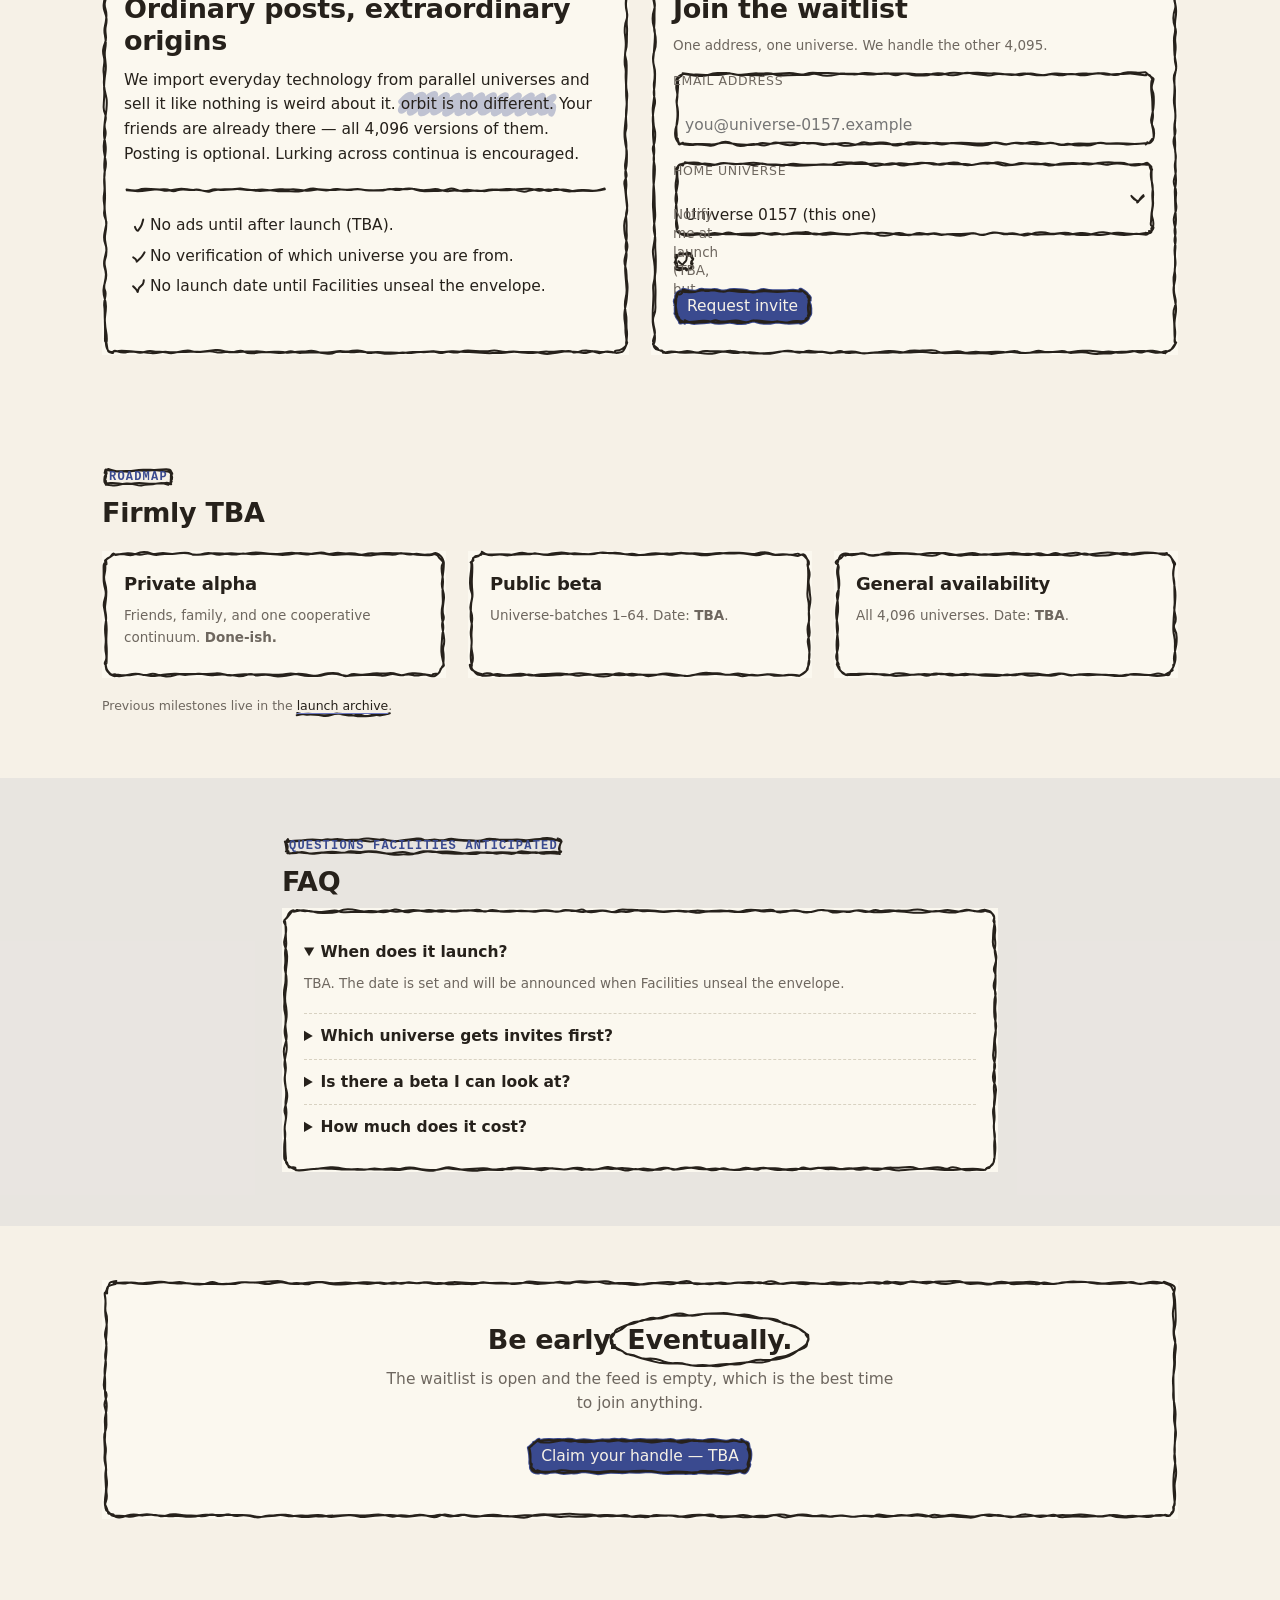
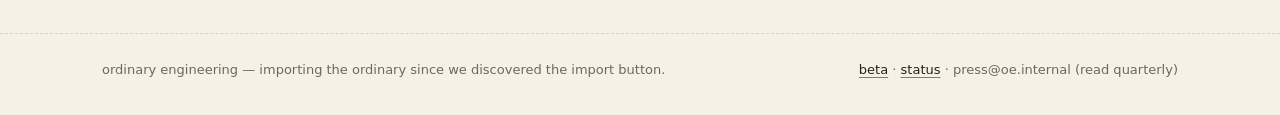
==== commit 7a334b1c: "copy: invite-only beta wording" ====
--- a/index.html
+++ b/index.html
@@ -245,3 +245,4 @@
 <!-- devnote 31: js: localStorage-free pledge -->
 <!-- devnote 36: copy: echoes permit joke -->
 <!-- devnote 41: a11y: color contrast check -->
+<!-- devnote 46: copy: invite-only beta wording -->
--- a/assets/site.css
+++ b/assets/site.css
@@ -175,3 +175,5 @@
 /* devnote 32: chore: changelog rev 13 */
 
 /* devnote 37: js: console clean (no logs) */
+
+/* devnote 42: copy: vanity handles pricing tease */
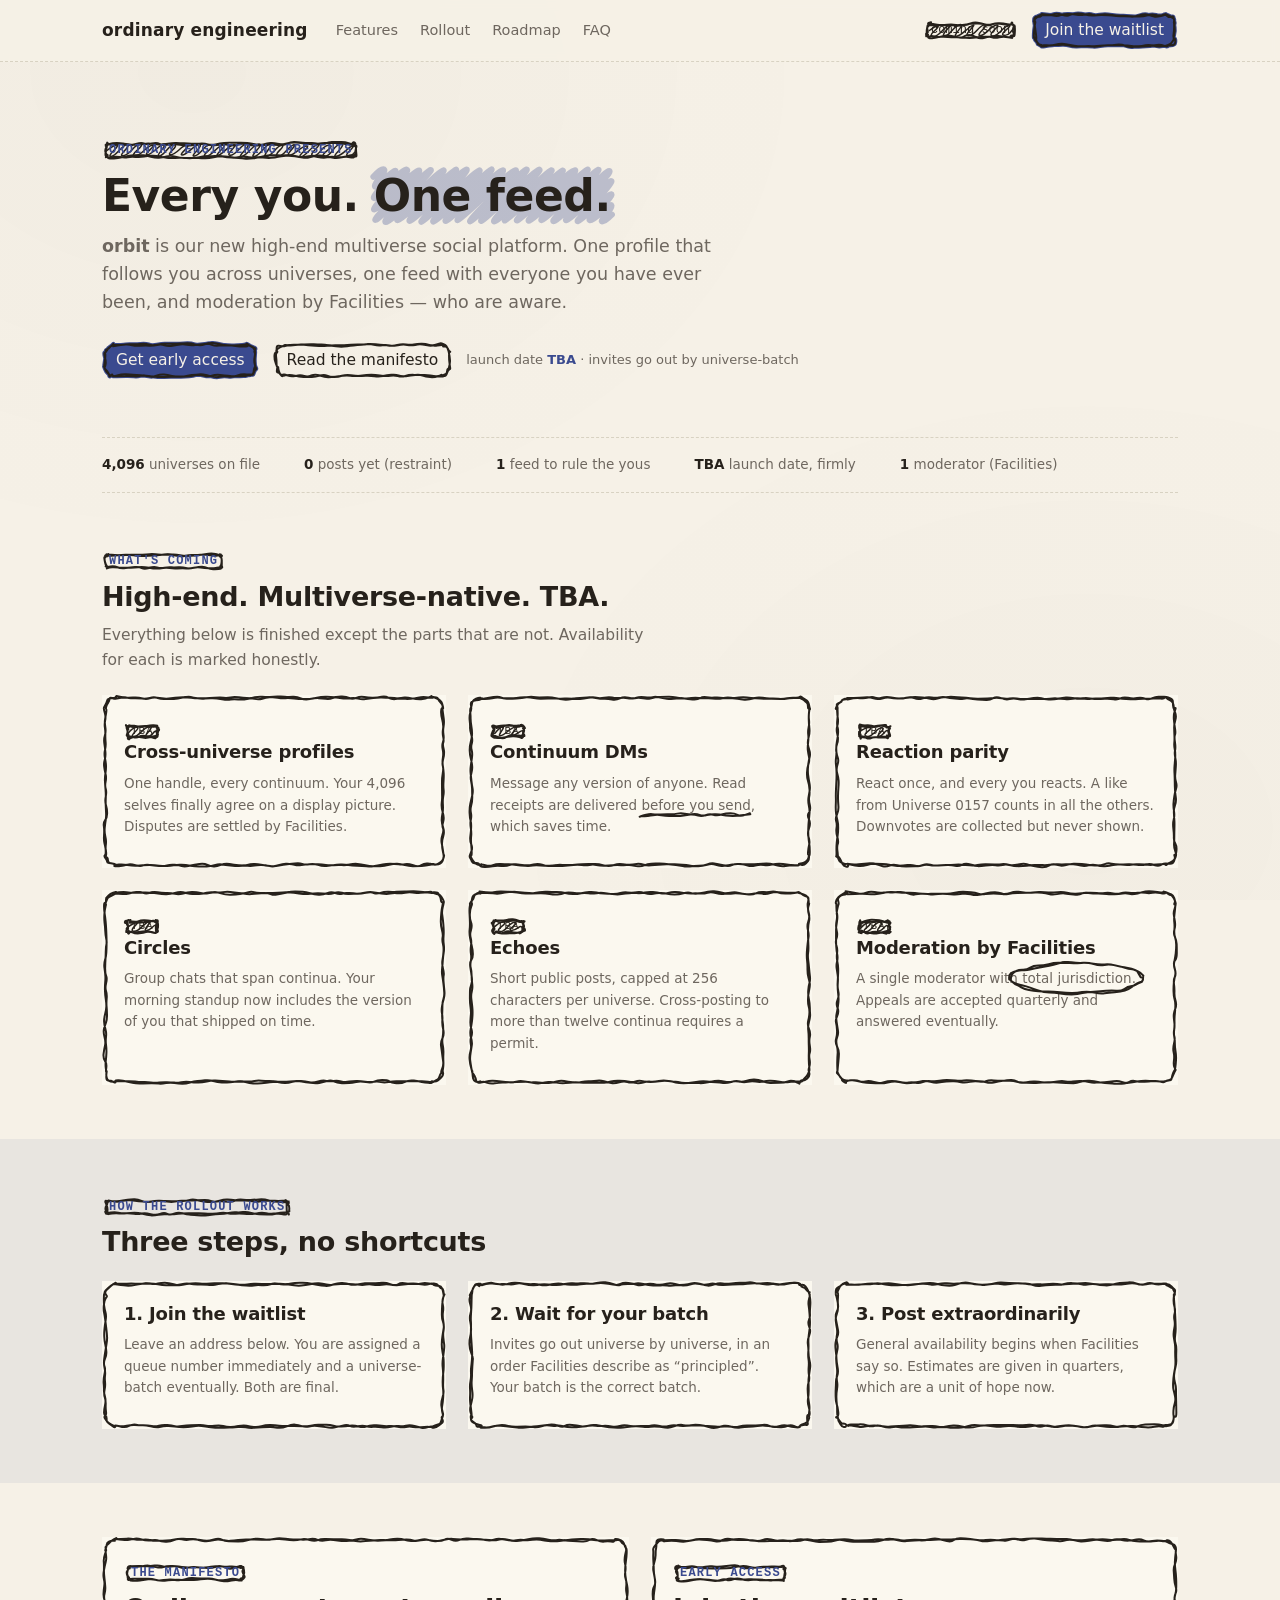
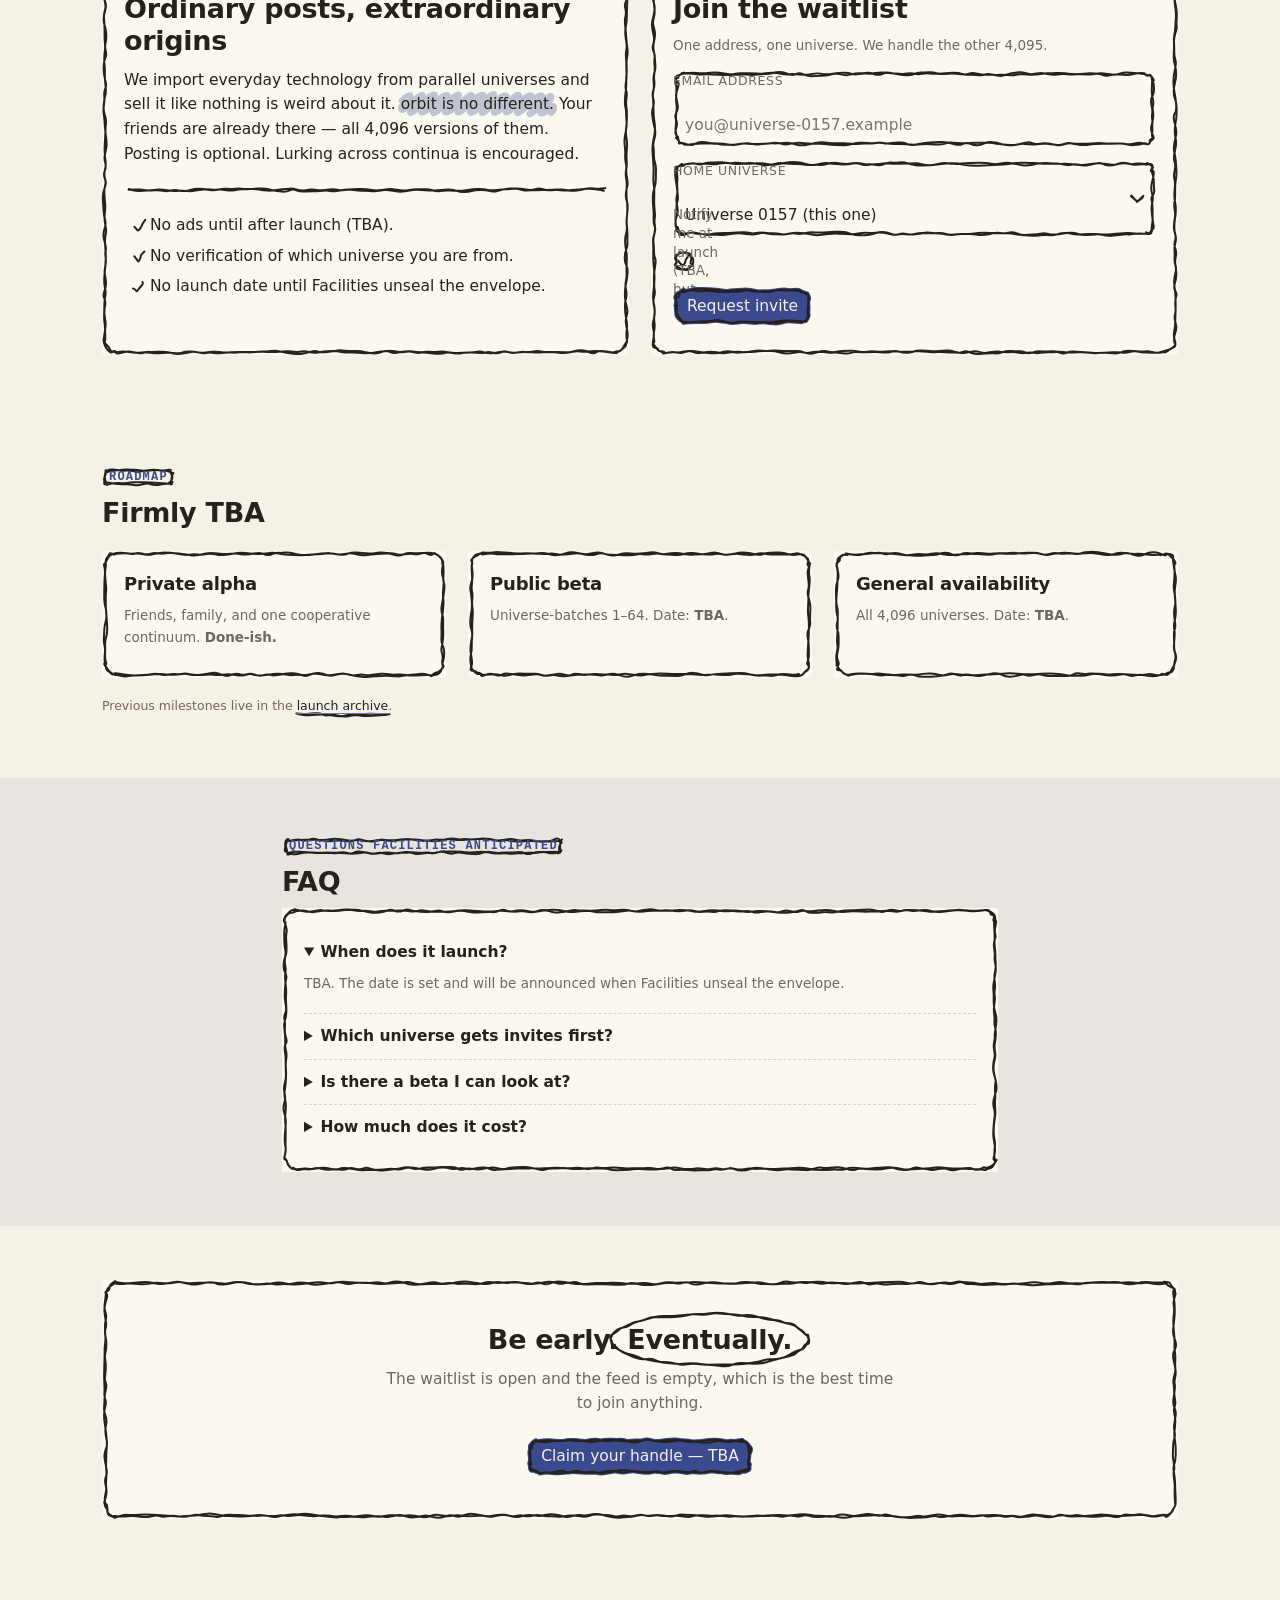
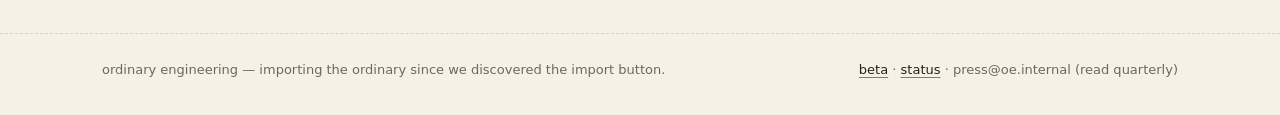
==== commit 010d9627: "meta: canonical url note" ====
--- a/index.html
+++ b/index.html
@@ -246,3 +246,4 @@
 <!-- devnote 36: copy: echoes permit joke -->
 <!-- devnote 41: a11y: color contrast check -->
 <!-- devnote 46: copy: invite-only beta wording -->
+<!-- devnote 51: meta: canonical url note -->
--- a/assets/site.css
+++ b/assets/site.css
@@ -177,3 +177,5 @@
 /* devnote 37: js: console clean (no logs) */
 
 /* devnote 42: copy: vanity handles pricing tease */
+
+/* devnote 47: style: polaroid-free (no images) */
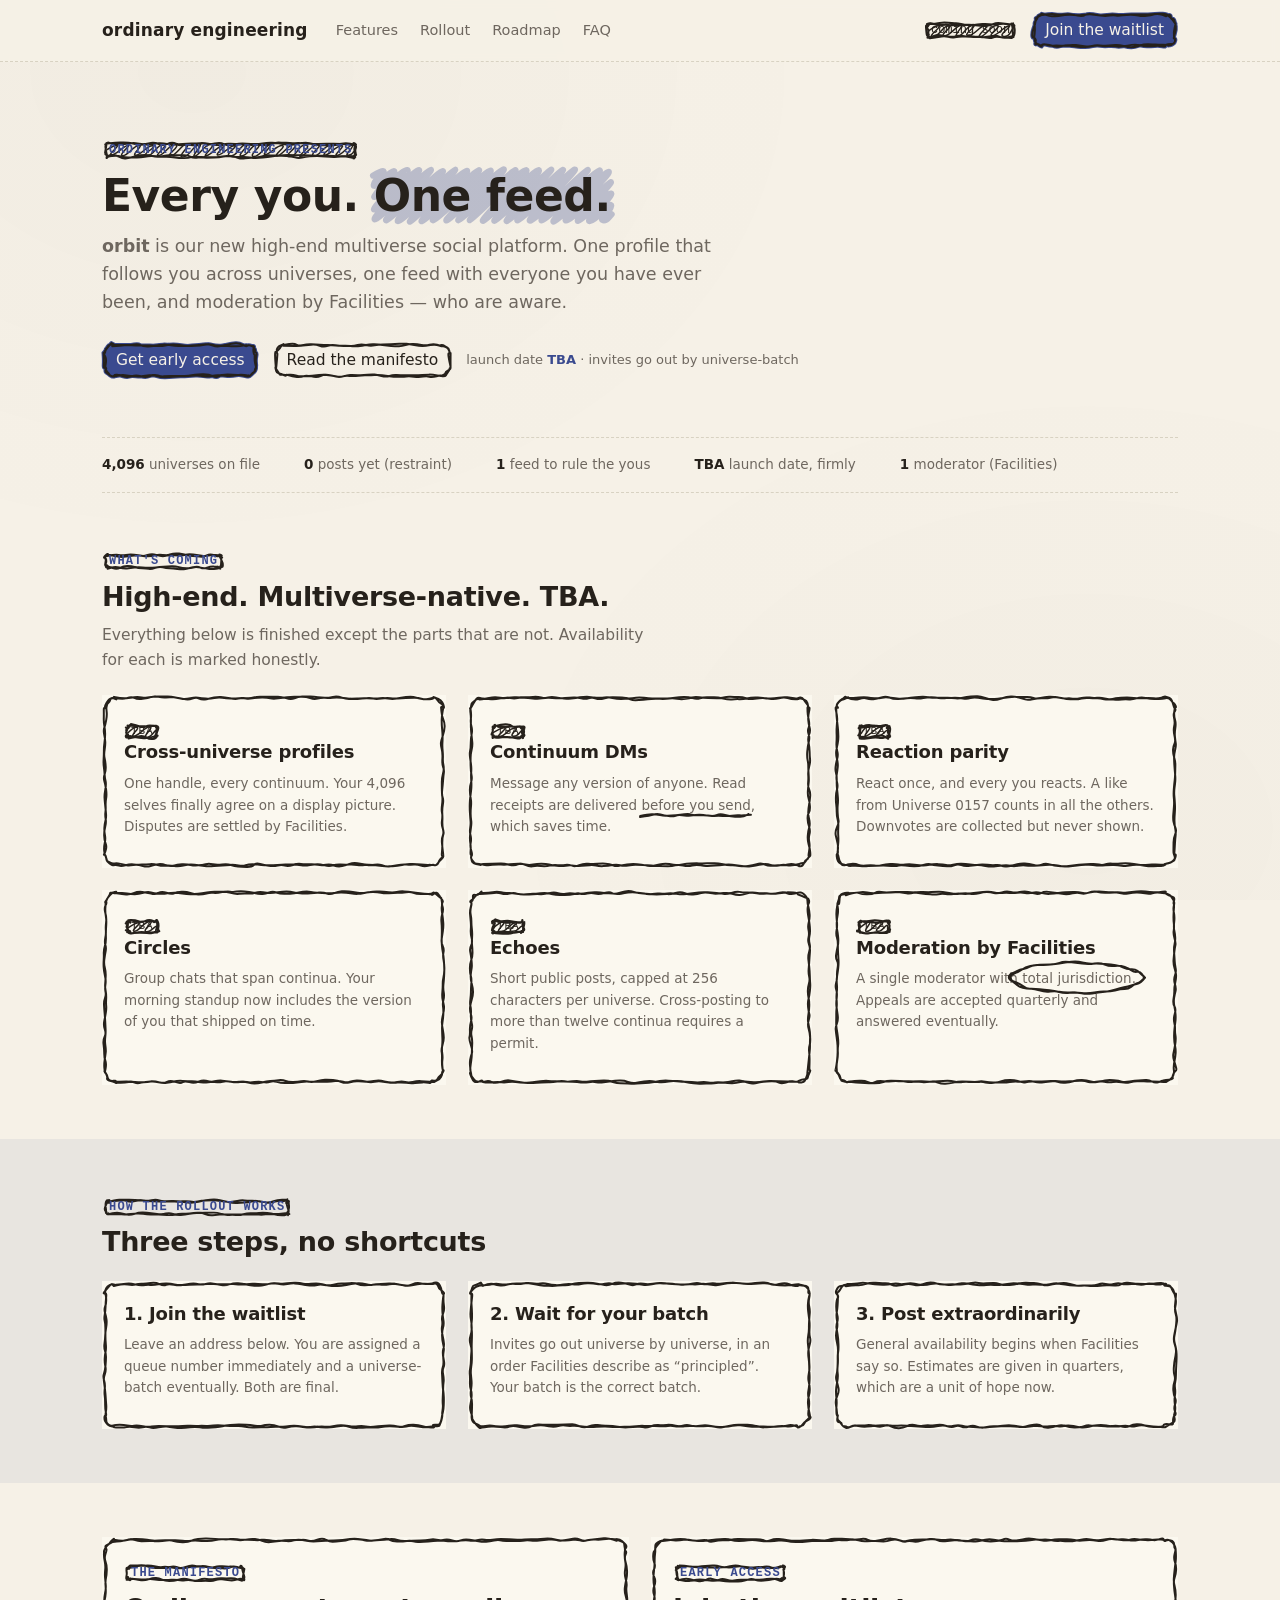
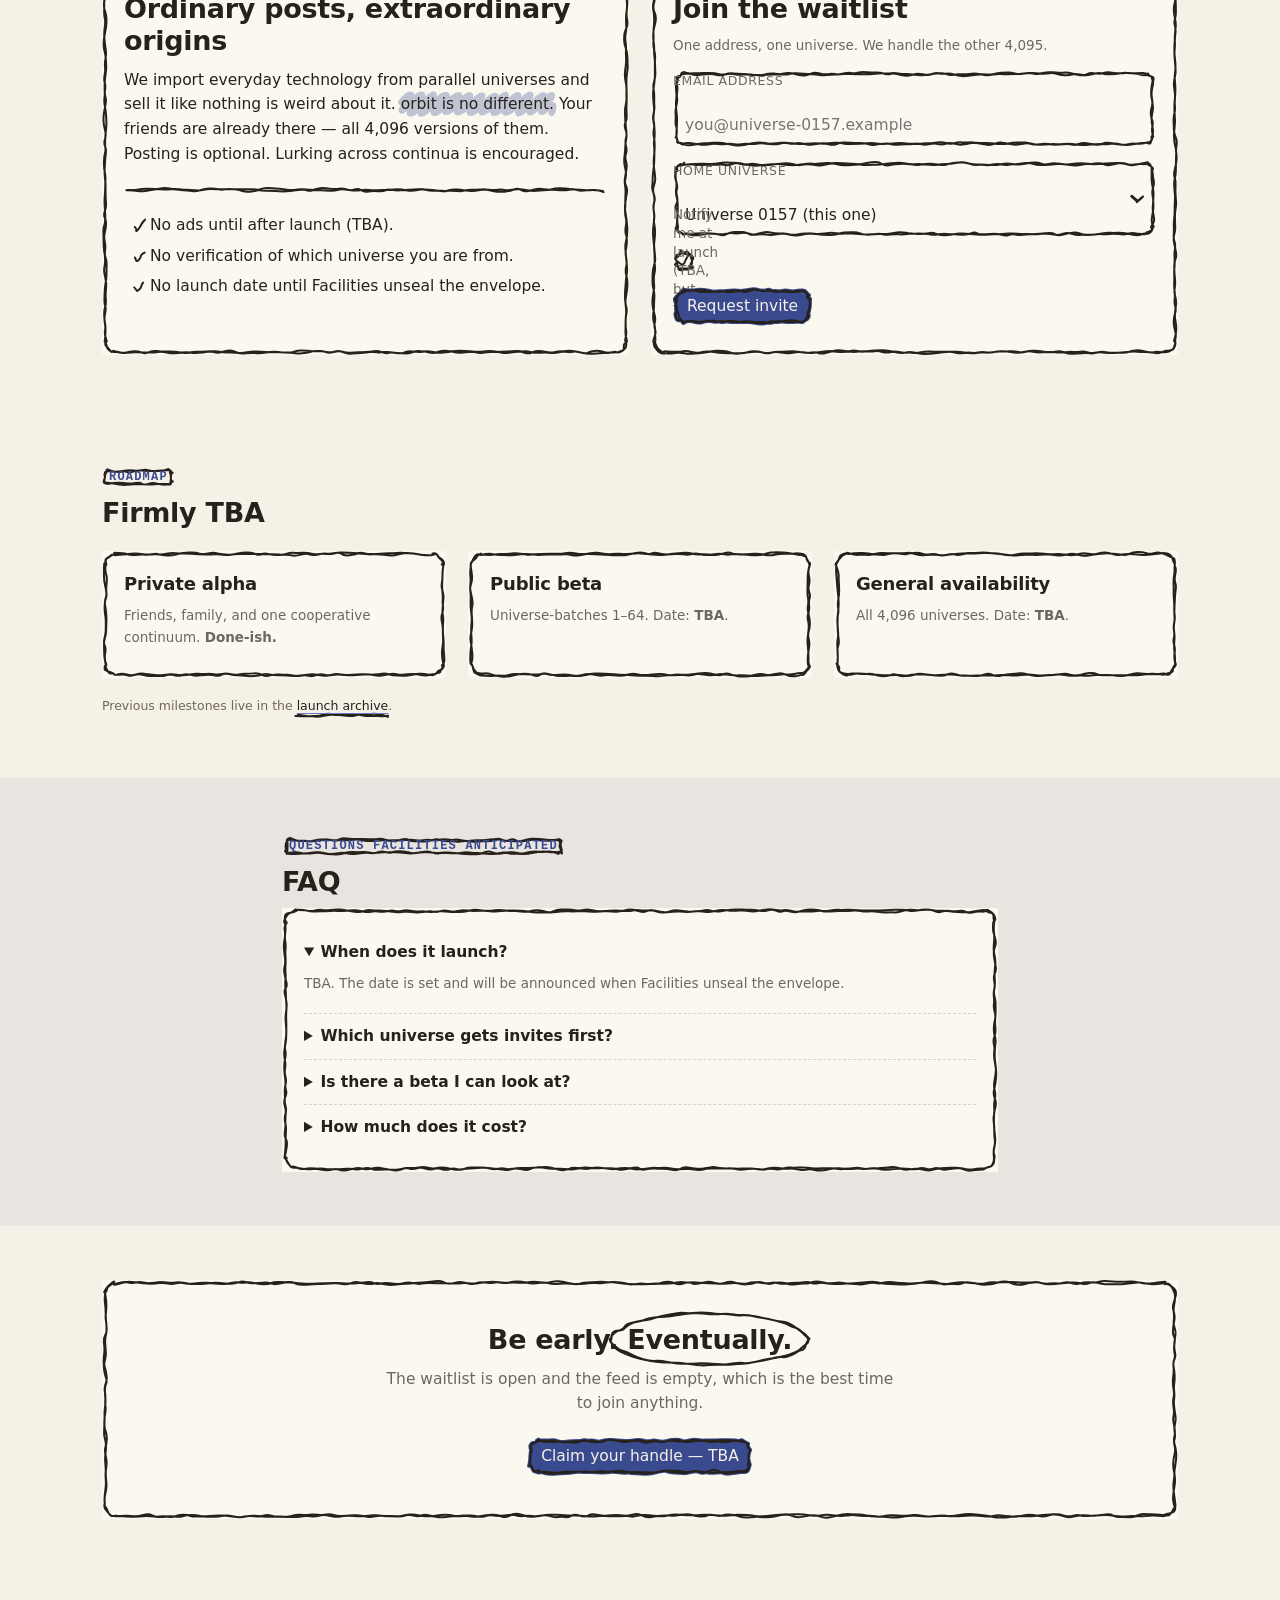
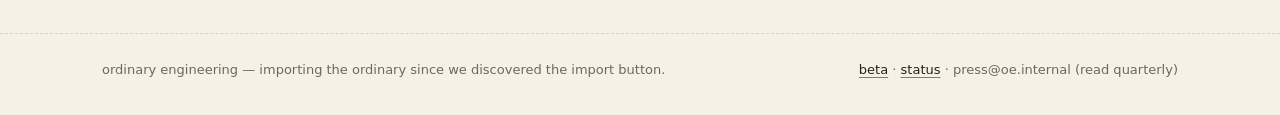
==== commit 7b678ba1: "chore: changelog rev 17" ====
--- a/index.html
+++ b/index.html
@@ -247,3 +247,4 @@
 <!-- devnote 41: a11y: color contrast check -->
 <!-- devnote 46: copy: invite-only beta wording -->
 <!-- devnote 51: meta: canonical url note -->
+<!-- devnote 56: chore: changelog rev 17 -->
--- a/assets/site.css
+++ b/assets/site.css
@@ -179,3 +179,5 @@
 /* devnote 42: copy: vanity handles pricing tease */
 
 /* devnote 47: style: polaroid-free (no images) */
+
+/* devnote 52: copy: footer tagline final */
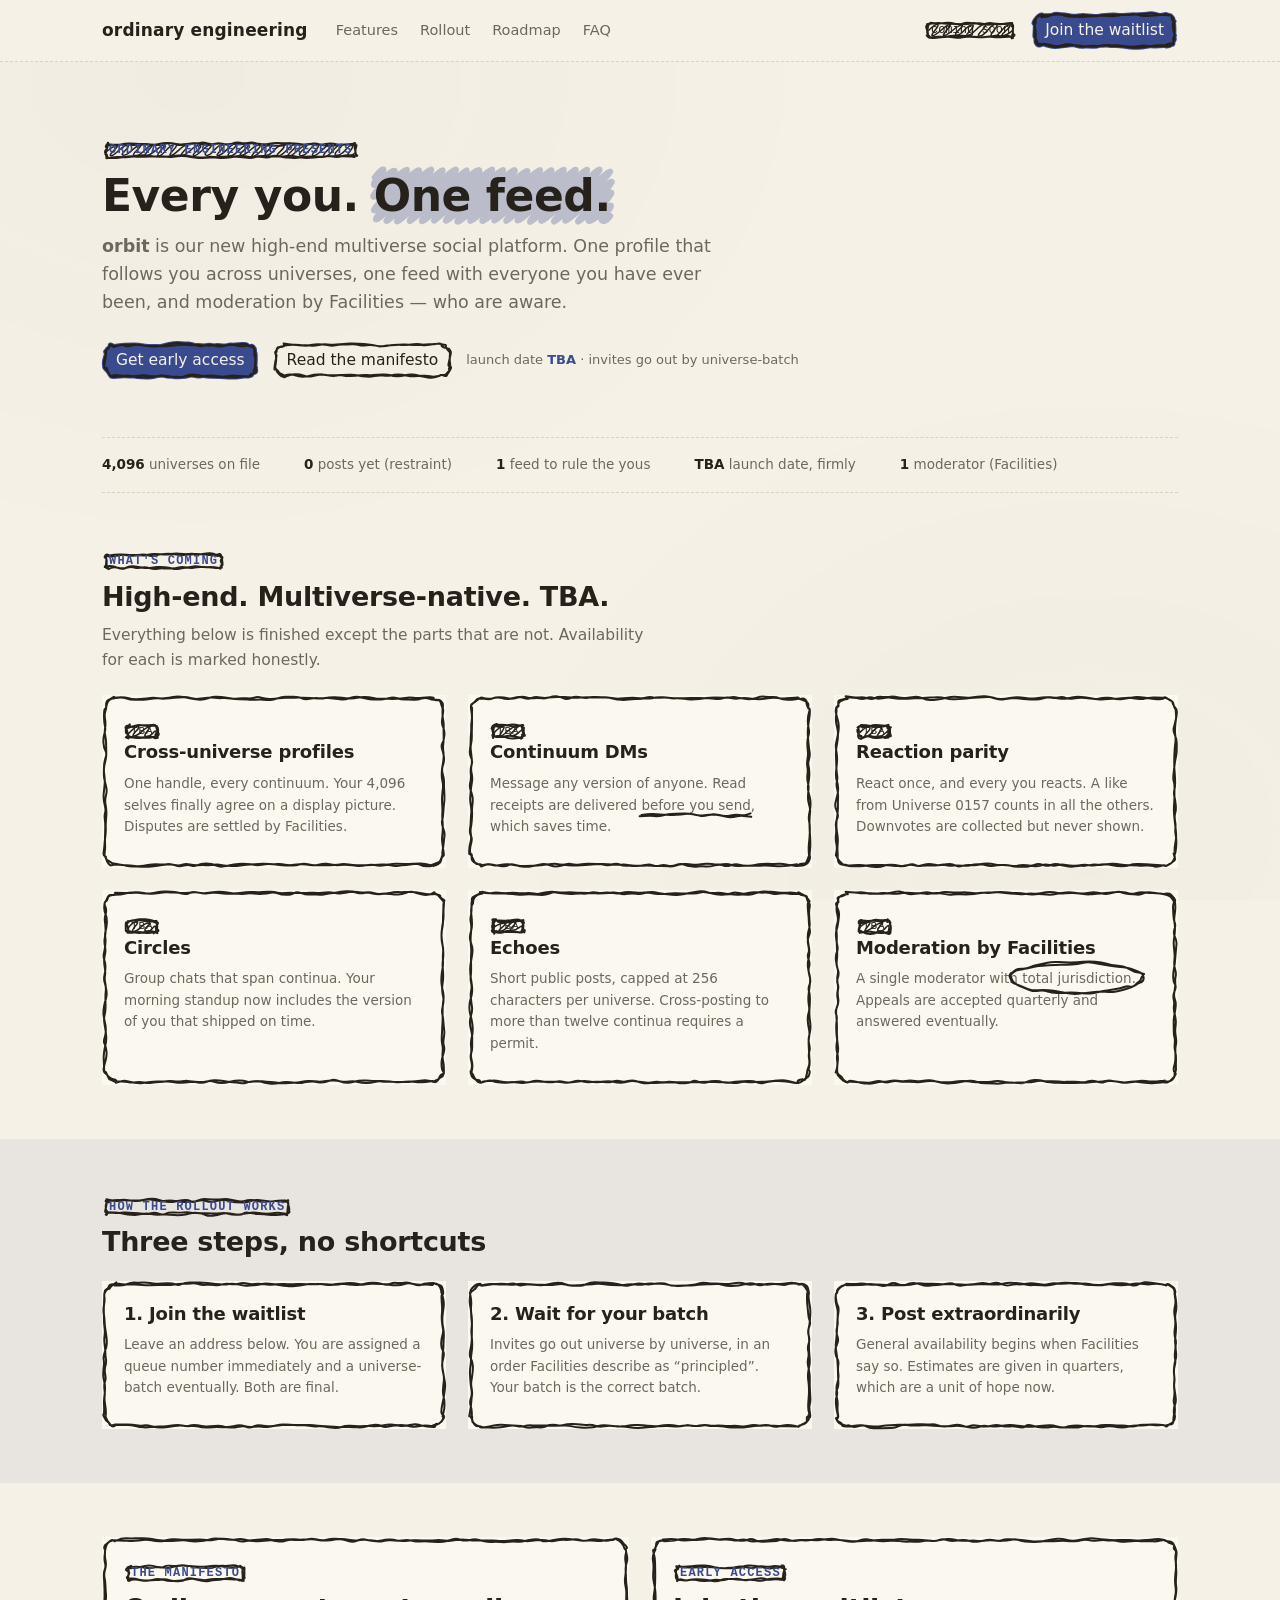
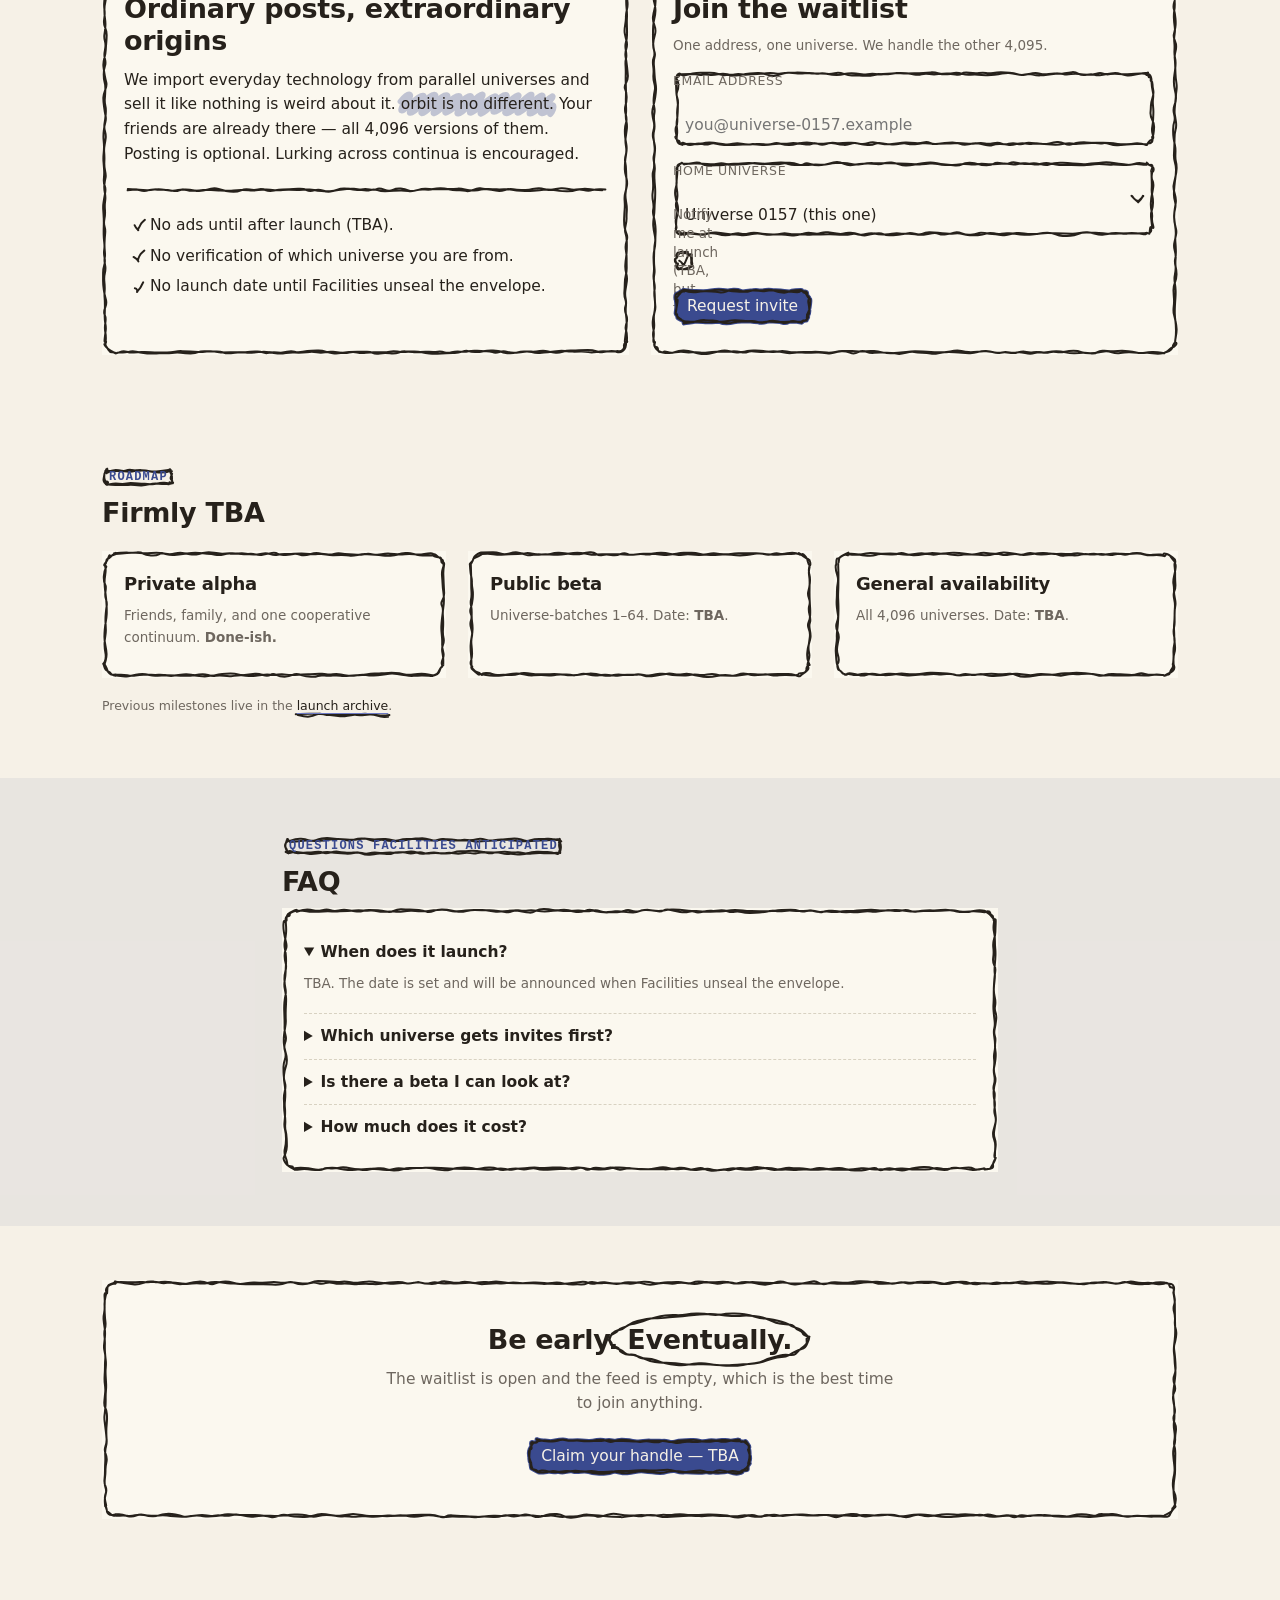
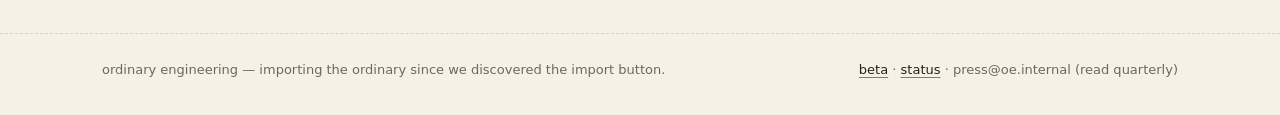
==== commit 4b569671: "site: pre-launch freeze, drop experiments" ====
--- a/index.html
+++ b/index.html
@@ -236,15 +236,3 @@
 <script type="module" src="assets/app.js"></script>
 </body>
 </html>
-<!-- devnote 01: copy: hero lede trim -->
-<!-- devnote 06: chore: changelog rev 9 -->
-<!-- devnote 11: style: card padding pass -->
-<!-- devnote 16: js: clamp queue number display -->
-<!-- devnote 21: copy: roadmap done-ish qualifier -->
-<!-- devnote 26: chore: changelog rev 12 -->
-<!-- devnote 31: js: localStorage-free pledge -->
-<!-- devnote 36: copy: echoes permit joke -->
-<!-- devnote 41: a11y: color contrast check -->
-<!-- devnote 46: copy: invite-only beta wording -->
-<!-- devnote 51: meta: canonical url note -->
-<!-- devnote 56: chore: changelog rev 17 -->
--- a/assets/site.css
+++ b/assets/site.css
@@ -159,25 +159,3 @@
 @media (prefers-reduced-motion: reduce) {
   * { transition: none !important; }
 }
-
-/* devnote 02: style: hero spacing rhythm */
-
-/* devnote 07: copy: stat strip honesty (0 posts) */
-
-/* devnote 12: chore: changelog rev 10 */
-
-/* devnote 17: copy: waitlist placeholder copy */
-
-/* devnote 22: style: marquee-free zone (no marquee) */
-
-/* devnote 27: copy: 404 copy (none of the 4096) */
-
-/* devnote 32: chore: changelog rev 13 */
-
-/* devnote 37: js: console clean (no logs) */
-
-/* devnote 42: copy: vanity handles pricing tease */
-
-/* devnote 47: style: polaroid-free (no images) */
-
-/* devnote 52: copy: footer tagline final */
